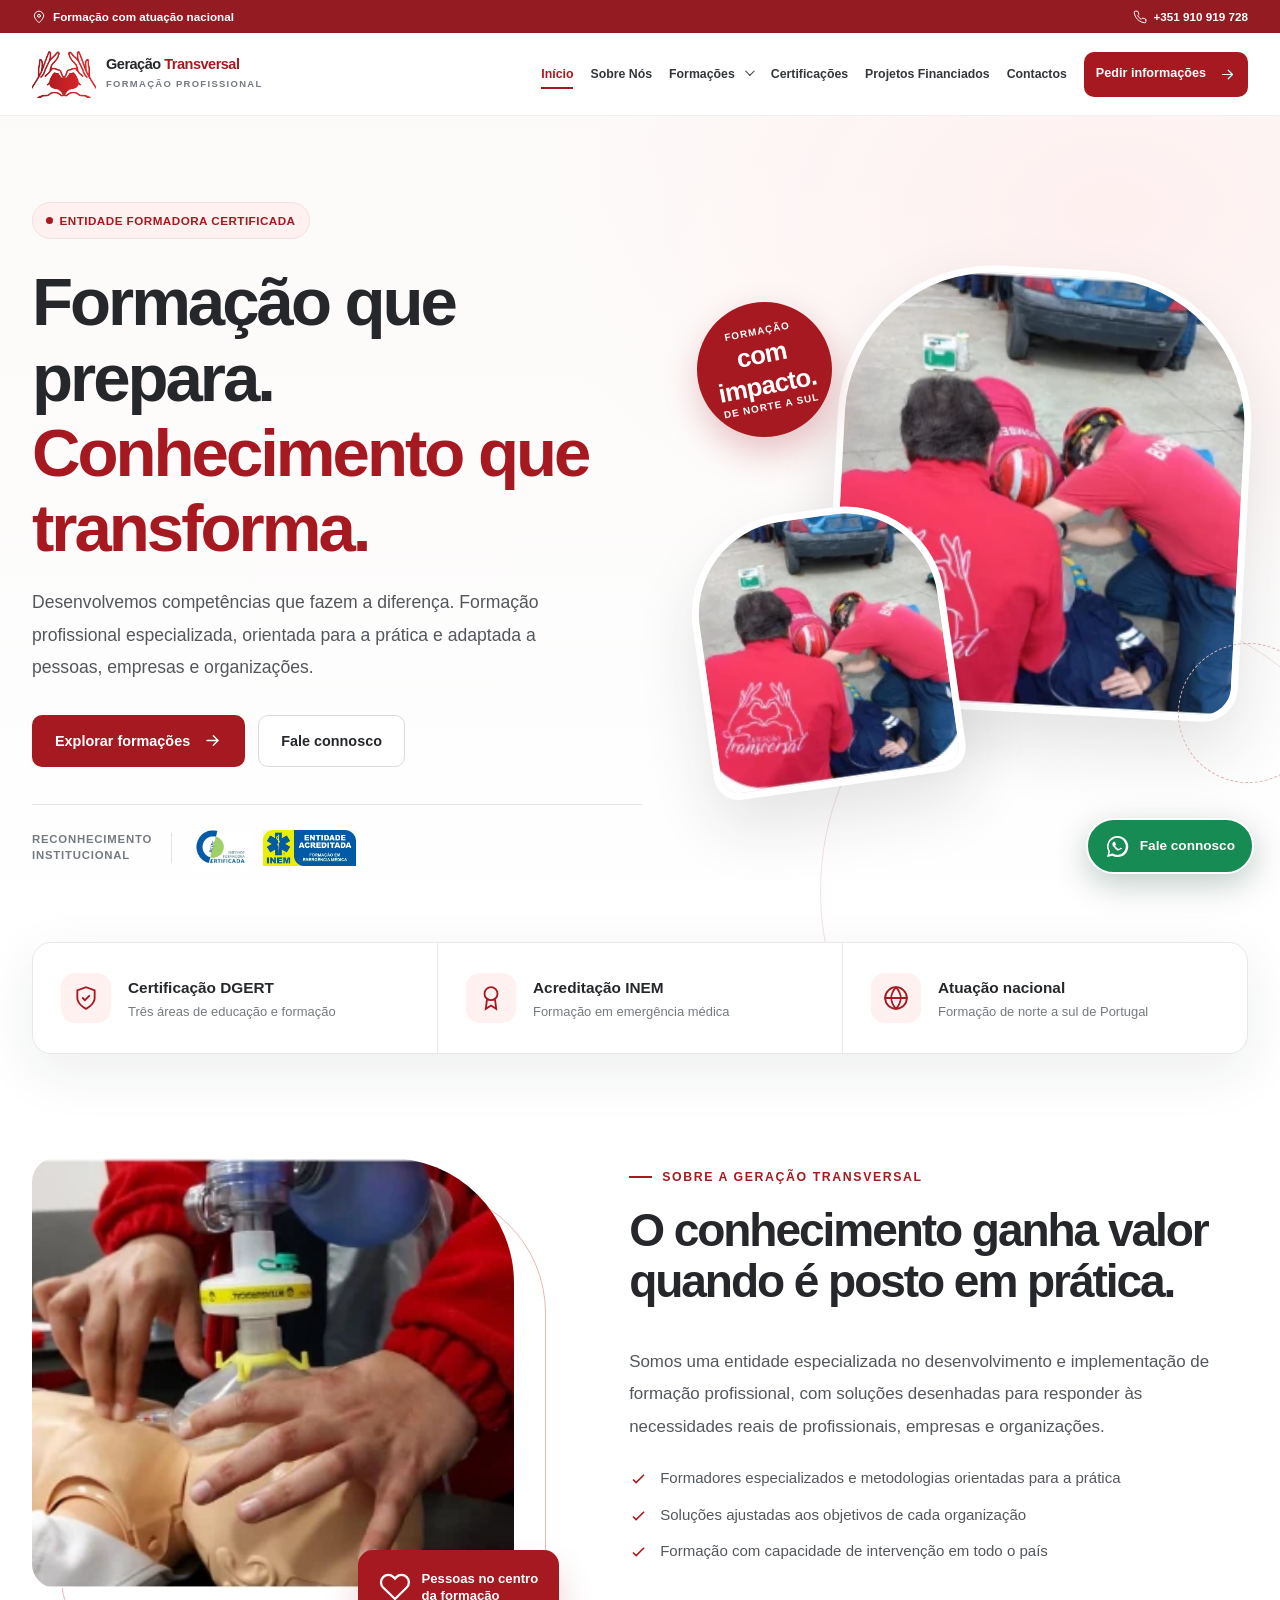
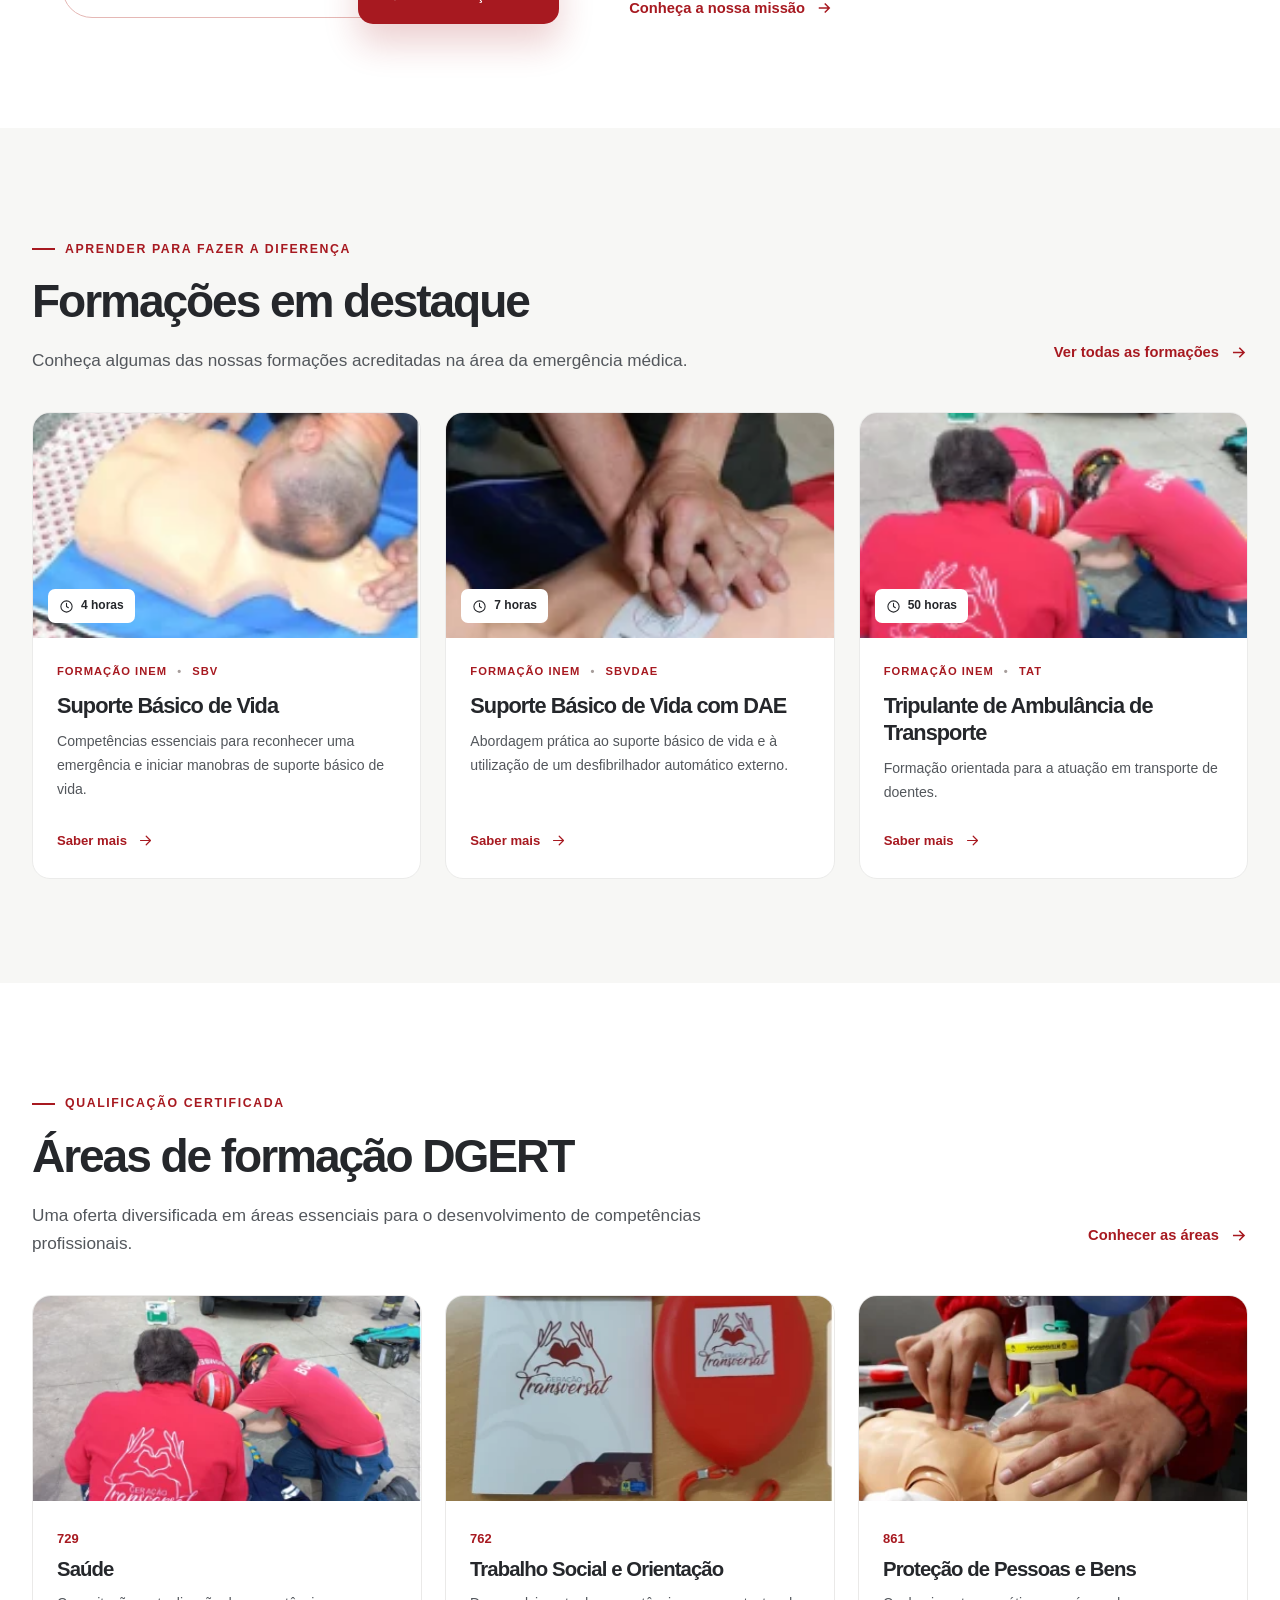
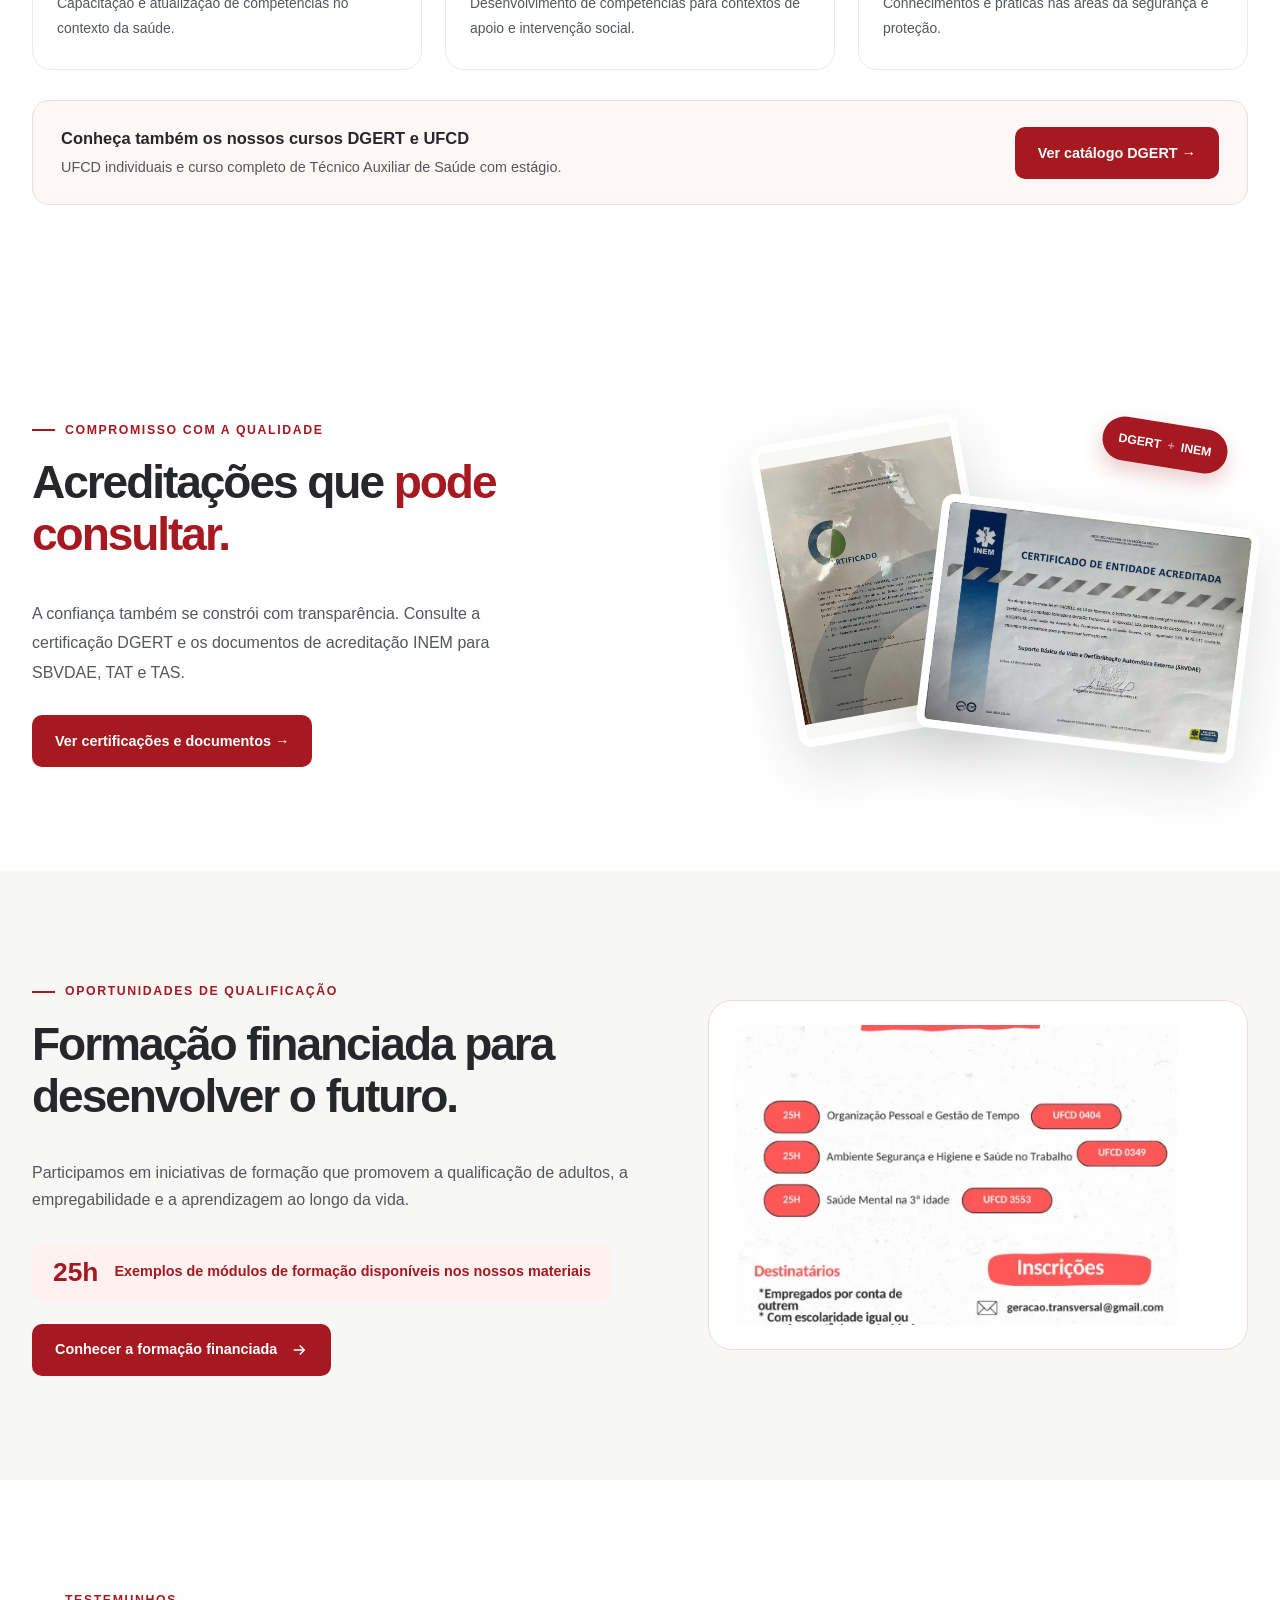
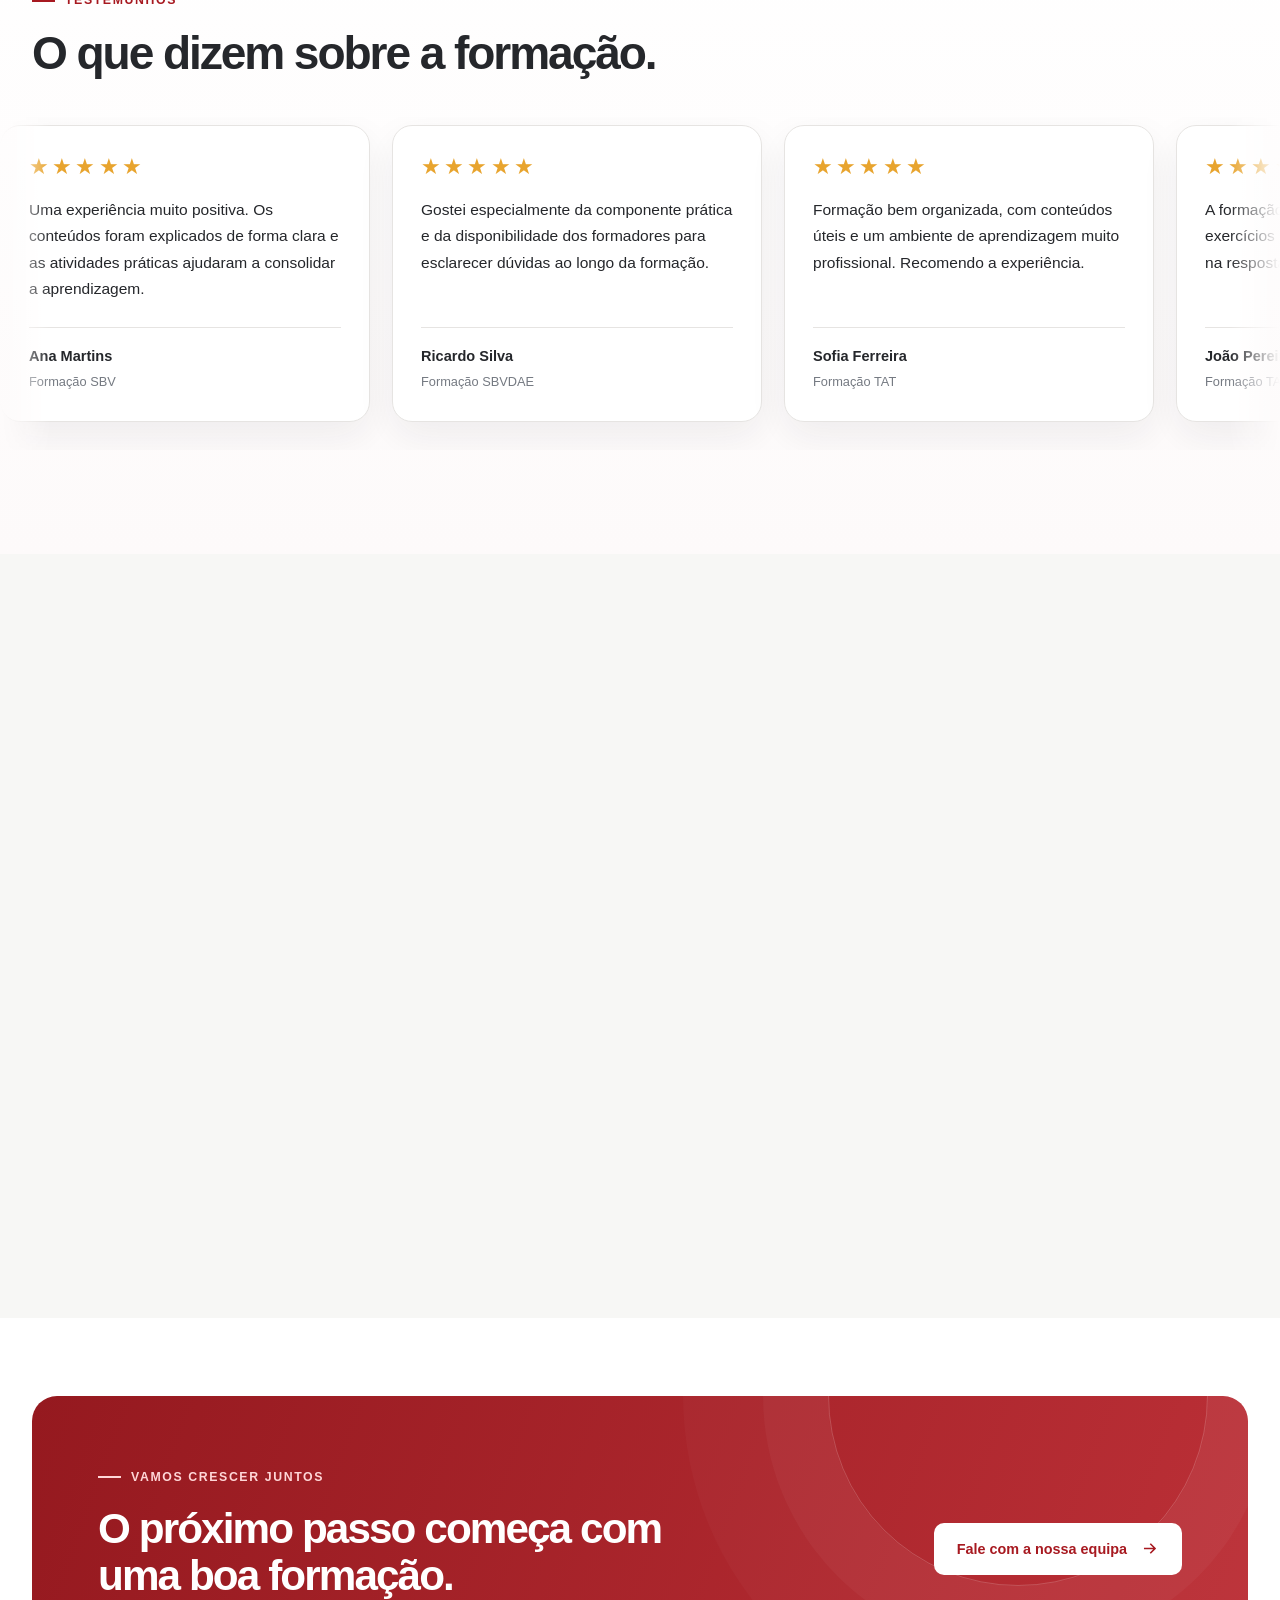
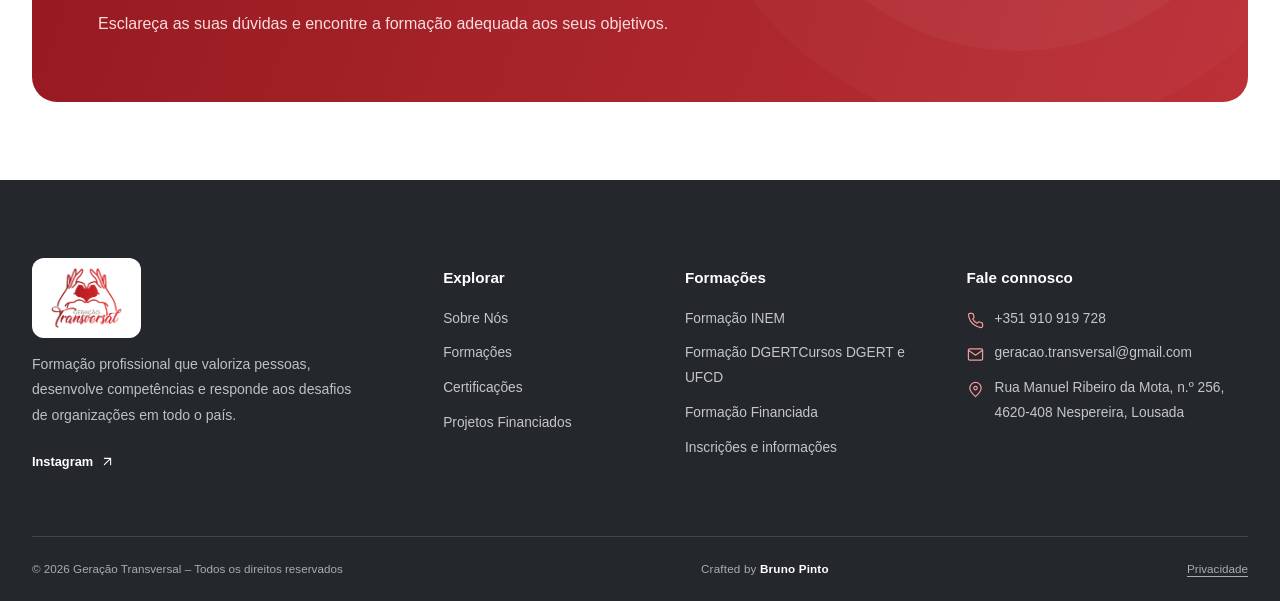
==== index.html @ 9aac22ae "Adicionar website Geração Transversal V9 com cursos DGERT e certificações" ====
<!doctype html>
<html lang="pt-PT">
<head>
  <meta charset="utf-8">
  <meta name="viewport" content="width=device-width, initial-scale=1">
  <meta name="theme-color" content="#a71920">
  <meta name="description" content="Geração Transversal: formação profissional certificada pela DGERT e acreditada pelo INEM. Conheça os nossos cursos e peça informações.">
  <title>Formação Profissional | Geração Transversal</title>
  <link rel="icon" type="image/png" href="assets/images/marca/favicon.png">
  <link rel="apple-touch-icon" href="assets/images/marca/apple-touch-icon.png">
  <link rel="stylesheet" href="assets/css/main.css">
  <link rel="stylesheet" href="assets/css/components.css">
  <link rel="stylesheet" href="assets/css/responsive.css">
  <script src="assets/js/data.js" defer></script>
  <script src="assets/js/components.js" defer></script>
  <script src="assets/js/main.js" defer></script>
  <meta property="og:type" content="website">
  <meta property="og:locale" content="pt_PT">
  <meta property="og:site_name" content="Geração Transversal">
  <meta property="og:title" content="Formação Profissional | Geração Transversal">
  <meta property="og:description" content="Geração Transversal: formação profissional certificada pela DGERT e acreditada pelo INEM. Conheça os nossos cursos e peça informações.">
  <!-- Na publicação, usar URL ABSOLUTO com domínio real em og:image. -->
  <meta property="og:image" content="assets/images/marca/partilha-social.jpg">
  <meta name="twitter:card" content="summary_large_image">
  <meta name="robots" content="index,follow">
  <script type="application/ld+json">{"@context":"https://schema.org","@type":"EducationalOrganization","name":"Geração Transversal","legalName":"Geração Transversal, Unipessoal Lda.","description":"Entidade de formação profissional certificada DGERT e acreditada INEM.","telephone":"+351910919728","email":"geracao.transversal@gmail.com","address":{"@type":"PostalAddress","streetAddress":"Rua Manuel Ribeiro da Mota, n.º 256","postalCode":"4620-408","addressLocality":"Nespereira, Lousada","addressCountry":"PT"},"areaServed":{"@type":"Country","name":"Portugal"},"sameAs":["https://www.instagram.com/geracao_transversal/"]}</script>
</head>
<body data-page="inicio" data-root="">
  <div id="site-header"></div>
  <main id="conteudo">
<section class="hero" aria-labelledby="hero-title"><div class="container hero-grid">
  <div class="hero-copy">
    <span class="tag"><span class="tag-dot"></span> ENTIDADE FORMADORA CERTIFICADA</span>
    <h1 id="hero-title">Formação que prepara.<br><span class="accent">Conhecimento que transforma.</span></h1>
    <p>Desenvolvemos competências que fazem a diferença. Formação profissional especializada, orientada para a prática e adaptada a pessoas, empresas e organizações.</p>
    <div class="btn-row"><a class="btn btn-primary" href="formacoes.html">Explorar formações <svg width="19" height="19" viewBox="0 0 24 24" fill="none" stroke="currentColor" stroke-width="1.8" stroke-linecap="round"><path d="M5 12h14m-6-6 6 6-6 6"/></svg></a><a class="btn btn-outline" href="contactos.html">Fale connosco</a></div>
    <div class="hero-note"><span class="hero-note-label">RECONHECIMENTO<br>INSTITUCIONAL</span><span class="line"></span><img src="assets/images/institucional/certificacao-dgert.webp" alt="Entidade formadora certificada DGERT" width="110" height="66"><img src="assets/images/institucional/acreditacao-inem.webp" alt="Entidade acreditada pelo INEM para formação em emergência médica" width="110" height="54"></div>
  </div>
  <div class="hero-media" aria-label="Fotografias reais das formações da Geração Transversal">
    <div class="hero-image hero-image-main"><img src="assets/images/formacoes/saude.webp" alt="Formação prática de assistência em situação de emergência" width="420" height="445" fetchpriority="high"></div>
    <div class="hero-image hero-image-secondary"><img src="assets/images/formacoes/tat.webp" alt="Formandos em exercício prático de socorro" width="280" height="300"></div>
    <div class="hero-stamp"><span>FORMAÇÃO</span><strong>com<br>impacto.</strong><span>DE NORTE A SUL</span></div><span class="hero-side-mark" aria-hidden="true"></span>
  </div>
</div></section>
<section class="trust-strip" aria-label="Destaques institucionais"><div class="container"><div class="trust-grid">
  <div class="trust-item"><span class="trust-icon"><svg width="26" height="26" viewBox="0 0 24 24" fill="none" stroke="currentColor" stroke-width="1.7" stroke-linecap="round"><path d="M12 22s8-4 8-10V5l-8-3-8 3v7c0 6 8 10 8 10Z"/><path d="m9 12 2 2 4-4"/></svg></span><div><strong>Certificação DGERT</strong><span>Três áreas de educação e formação</span></div></div>
  <div class="trust-item"><span class="trust-icon"><svg width="26" height="26" viewBox="0 0 24 24" fill="none" stroke="currentColor" stroke-width="1.7" stroke-linecap="round"><circle cx="12" cy="8" r="6"/><path d="m8.21 13.89-1 8.11L12 19l4.79 3-1-8.11"/></svg></span><div><strong>Acreditação INEM</strong><span>Formação em emergência médica</span></div></div>
  <div class="trust-item"><span class="trust-icon"><svg width="26" height="26" viewBox="0 0 24 24" fill="none" stroke="currentColor" stroke-width="1.7" stroke-linecap="round"><circle cx="12" cy="12" r="10"/><path d="M2 12h20M12 2c6 7 6 13 0 20M12 2c-6 7-6 13 0 20"/></svg></span><div><strong>Atuação nacional</strong><span>Formação de norte a sul de Portugal</span></div></div>
</div></div></section>
<section class="section" aria-labelledby="sobre-home"><div class="container about-grid">
  <div class="about-visual reveal"><img loading="lazy" src="assets/images/formacoes/protecao.webp" alt="Aula prática de emergência médica com manequim" width="480" height="430"><div class="about-badge"><svg width="32" height="32" viewBox="0 0 24 24" fill="none" stroke="currentColor" stroke-width="1.7"><path d="M20.8 4.6a5.5 5.5 0 0 0-7.8 0L12 5.7l-1.1-1.1a5.5 5.5 0 0 0-7.8 7.8L12 21l8.8-8.6a5.5 5.5 0 0 0 0-7.8Z"/></svg><span>Pessoas no centro<br>da formação</span></div></div>
  <div class="about-copy reveal"><span class="eyebrow">SOBRE A GERAÇÃO TRANSVERSAL</span><h2 id="sobre-home">O conhecimento ganha valor quando é posto em prática.</h2><p>Somos uma entidade especializada no desenvolvimento e implementação de formação profissional, com soluções desenhadas para responder às necessidades reais de profissionais, empresas e organizações.</p><ul class="check-list"><li><svg width="19" height="19" viewBox="0 0 24 24" fill="none" stroke="currentColor" stroke-width="2"><path d="m5 12 4 4L19 6"/></svg> Formadores especializados e metodologias orientadas para a prática</li><li><svg width="19" height="19" viewBox="0 0 24 24" fill="none" stroke="currentColor" stroke-width="2"><path d="m5 12 4 4L19 6"/></svg> Soluções ajustadas aos objetivos de cada organização</li><li><svg width="19" height="19" viewBox="0 0 24 24" fill="none" stroke="currentColor" stroke-width="2"><path d="m5 12 4 4L19 6"/></svg> Formação com capacidade de intervenção em todo o país</li></ul><a class="text-link" href="sobre.html">Conheça a nossa missão <svg width="18" height="18" viewBox="0 0 24 24" fill="none" stroke="currentColor" stroke-width="2"><path d="M5 12h14m-6-6 6 6-6 6"/></svg></a></div>
</div></section>
<section class="section section-muted" aria-labelledby="formacoes-home"><div class="container"><div class="section-heading"><div class="section-intro reveal"><span class="eyebrow">APRENDER PARA FAZER A DIFERENÇA</span><h2 id="formacoes-home">Formações em destaque</h2><p>Conheça algumas das nossas formações acreditadas na área da emergência médica.</p></div><a class="text-link" href="formacoes.html">Ver todas as formações <svg width="19" height="19" viewBox="0 0 24 24" fill="none" stroke="currentColor" stroke-width="2"><path d="M5 12h14m-6-6 6 6-6 6"/></svg></a></div><div class="course-grid" data-course-grid="featured"></div></div></section>
<section class="section" aria-labelledby="areas-home"><div class="container"><div class="section-heading"><div class="section-intro reveal"><span class="eyebrow">QUALIFICAÇÃO CERTIFICADA</span><h2 id="areas-home">Áreas de formação DGERT</h2><p>Uma oferta diversificada em áreas essenciais para o desenvolvimento de competências profissionais.</p></div><a class="text-link" href="formacoes/dgert.html">Conhecer as áreas <svg width="19" height="19" viewBox="0 0 24 24" fill="none" stroke="currentColor" stroke-width="2"><path d="M5 12h14m-6-6 6 6-6 6"/></svg></a></div><div class="grid-3">
  <article class="specialty-card reveal"><div class="specialty-image"><img loading="lazy" src="assets/images/formacoes/saude.webp" alt="Exercício prático na área da saúde" width="410" height="235"></div><div class="specialty-copy"><span class="specialty-number">729</span><h3>Saúde</h3><p>Capacitação e atualização de competências no contexto da saúde.</p></div></article>
  <article class="specialty-card reveal"><div class="specialty-image"><img loading="lazy" src="assets/images/formacoes/social.webp" alt="Material pedagógico da Geração Transversal" width="410" height="235"></div><div class="specialty-copy"><span class="specialty-number">762</span><h3>Trabalho Social e Orientação</h3><p>Desenvolvimento de competências para contextos de apoio e intervenção social.</p></div></article>
  <article class="specialty-card reveal"><div class="specialty-image"><img loading="lazy" src="assets/images/formacoes/protecao.webp" alt="Formação de suporte básico de vida" width="410" height="235"></div><div class="specialty-copy"><span class="specialty-number">861</span><h3>Proteção de Pessoas e Bens</h3><p>Conhecimentos e práticas nas áreas da segurança e proteção.</p></div></article>
</div><div class="dgert-home-promo reveal" style="margin-top:30px;display:flex;flex-wrap:wrap;align-items:center;justify-content:space-between;gap:20px;padding:24px 28px;background:#fff7f6;border:1px solid #f0dddc;border-radius:17px"><div><strong style="display:block;font-size:1.03rem">Conheça também os nossos cursos DGERT e UFCD</strong><p style="margin:4px 0 0;font-size:.9rem">UFCD individuais e curso completo de Técnico Auxiliar de Saúde com estágio.</p></div><a class="btn btn-primary" href="formacoes/cursos-dgert.html">Ver catálogo DGERT →</a></div></div></section>
<section class="section certificate-highlight" aria-labelledby="proof-home-title">
  <div class="container proof-layout">
    <div class="proof-copy reveal"><span class="eyebrow">COMPROMISSO COM A QUALIDADE</span><h2 id="proof-home-title">Acreditações que <span class="text-red">pode consultar.</span></h2><p>A confiança também se constrói com transparência. Consulte a certificação DGERT e os documentos de acreditação INEM para SBVDAE, TAT e TAS.</p><a class="btn btn-primary" href="certificacoes.html">Ver certificações e documentos →</a></div>
    <div class="proof-documents reveal" aria-label="Pré-visualização dos certificados"><div class="proof-document proof-document-left"><img src="assets/images/documentos/certificado-dgert.webp" alt="Certificação DGERT da Geração Transversal" loading="lazy" width="260" height="355"></div><div class="proof-document proof-document-right"><img src="assets/images/documentos/certificado-inem-sbvdae.webp" alt="Certificado de acreditação INEM SBVDAE" loading="lazy" width="360" height="260"></div><span class="proof-seal">DGERT <span>+</span> INEM</span></div>
  </div>
</section>
<section class="section section-muted" aria-labelledby="financiada-home"><div class="container funding-layout"><div class="reveal"><span class="eyebrow">OPORTUNIDADES DE QUALIFICAÇÃO</span><h2 id="financiada-home">Formação financiada para desenvolver o futuro.</h2><p>Participamos em iniciativas de formação que promovem a qualificação de adultos, a empregabilidade e a aprendizagem ao longo da vida.</p><div class="funding-number"><strong>25h</strong><span>Exemplos de módulos de formação disponíveis nos nossos materiais</span></div><br><a class="btn btn-primary" href="formacoes/financiada.html">Conhecer a formação financiada <svg width="18" height="18" viewBox="0 0 24 24" fill="none" stroke="currentColor" stroke-width="2"><path d="M5 12h14m-6-6 6 6-6 6"/></svg></a></div><div class="funding-visual reveal"><img loading="lazy" src="assets/images/institucional/formacao-financiada.webp" alt="Cartaz da Geração Transversal sobre formação financiada" width="470" height="310"></div></div></section>
<section id="testimonials-section" class="section testimonials-section" aria-labelledby="testimonials-title" hidden>
  <div class="container">
    <div class="section-heading testimonials-heading">
      <div class="section-intro">
        <span class="eyebrow">TESTEMUNHOS</span>
        <h2 id="testimonials-title">O que dizem sobre a formação.</h2>
      </div>
    </div>
  </div>
  <div class="testimonial-viewport" data-testimonials-viewport tabindex="0" role="region" aria-roledescription="carrossel" aria-label="Testemunhos sobre as formações">
    <div class="testimonial-track" data-testimonials></div>
  </div>
</section>
<section class="section section-muted faq-section" aria-labelledby="faq-title"><div class="container faq-layout"><div class="reveal"><span class="eyebrow">DÚVIDAS FREQUENTES</span><h2 id="faq-title">Tudo o que precisa de saber.</h2><p>Reunimos as respostas às questões mais comuns sobre as nossas formações, certificações e inscrições.</p><a class="text-link" href="contactos.html">Ainda tem dúvidas? Fale connosco →</a></div><div class="faq-list reveal" data-faq></div></div></section>
<section class="section-sm"><div class="container"><div class="cta-panel reveal"><div><span class="eyebrow" style="color:#ffd6d7">VAMOS CRESCER JUNTOS</span><h2>O próximo passo começa com uma boa formação.</h2><p>Esclareça as suas dúvidas e encontre a formação adequada aos seus objetivos.</p></div><a class="btn btn-white" href="contactos.html">Fale com a nossa equipa <svg width="19" height="19" viewBox="0 0 24 24" fill="none" stroke="currentColor" stroke-width="2"><path d="M5 12h14m-6-6 6 6-6 6"/></svg></a></div></div></section>
</main>
  <div id="site-footer"></div>
  <noscript><div class="container" style="padding:18px"><p>Para utilizar o menu e o catálogo de formações, ativa o JavaScript no navegador. Podes contactar-nos pelo telefone +351 910 919 728.</p></div></noscript>
</body>
</html>
---- assets/css/main.css ----
/* ================================================================
   GERAÇÃO TRANSVERSAL — Design system
   01. Tokens  02. Reset  03. Global  04. Sections  05. Motion
   ================================================================ */
:root {
  --red:#a71920; --red-hover:#87121a; --red-bright:#c8313a; --red-soft:#fff1f0;
  --ink:#25272b; --ink-soft:#53575c; --muted:#757a82; --line:#e6e4e2;
  --white:#fff; --canvas:#f7f7f5; --dark:#22272b;
  --font:'Segoe UI',Inter,ui-sans-serif,-apple-system,BlinkMacSystemFont,Arial,sans-serif;
  --wrap:1216px; --radius:20px; --shadow:0 18px 55px rgba(31,34,39,.08);
  --ease:cubic-bezier(.22,1,.36,1);
}
*,*::before,*::after{box-sizing:border-box}
html{scroll-behavior:smooth;scroll-padding-top:110px}
body{margin:0;background:var(--white);font:400 16px/1.65 var(--font);color:var(--ink);-webkit-font-smoothing:antialiased}
body,input,textarea,select,button{font-family:var(--font)}
img,svg{display:block;max-width:100%}img{object-fit:cover}button,input,textarea,select{font:inherit}button{cursor:pointer}
a{color:inherit;text-decoration:none}a:hover{color:var(--red)}:focus-visible{outline:3px solid #e87c80;outline-offset:4px}
::selection{background:#f3c4c6;color:#581016}
h1,h2,h3,h4,p{margin-top:0}h1,h2,h3,h4{line-height:1.12;letter-spacing:-.045em}h1{font-size:clamp(3rem,5.25vw,5.7rem);font-weight:760}h2{font-size:clamp(2.1rem,3.6vw,3.65rem);font-weight:740}h3{font-size:1.3rem}p{color:var(--ink-soft)}
.container{width:min(calc(100% - 56px),var(--wrap));margin-inline:auto}
.section{padding:104px 0}.section-sm{padding:78px 0}.section-muted{background:var(--canvas)}
.eyebrow{display:inline-flex;align-items:center;gap:10px;margin-bottom:19px;color:var(--red);font-size:.77rem;font-weight:800;line-height:1.35;letter-spacing:.13em;text-transform:uppercase}
.eyebrow::before{content:'';display:inline-block;width:23px;height:2px;background:currentColor}
.section-intro{max-width:680px}.section-intro p{font-size:1.075rem;margin:18px 0 0}
.section-heading{display:flex;gap:36px;align-items:flex-end;justify-content:space-between;margin-bottom:38px}
.section-heading .section-intro h2{margin-bottom:0}.section-heading .text-link{flex-shrink:0;margin-bottom:10px}
.text-red{color:var(--red)}.text-link{display:inline-flex;align-items:center;gap:10px;color:var(--red);font-size:.92rem;font-weight:750;white-space:nowrap;transition:gap .25s var(--ease)}.text-link:hover{gap:17px;color:var(--red-hover)}
.btn{display:inline-flex;align-items:center;justify-content:center;gap:13px;padding:14px 22px;border:1px solid transparent;border-radius:10px;font-weight:730;font-size:.9rem;line-height:1.4;min-height:52px;transition:transform .25s var(--ease),background .25s,border-color .25s,box-shadow .25s;color:inherit}
.btn:hover{transform:translateY(-3px)}.btn svg{transition:transform .25s}.btn:hover svg{transform:translateX(4px)}
.btn-primary{background:var(--red);color:#fff}.btn-primary:hover{background:var(--red-hover);color:#fff;box-shadow:0 10px 25px rgba(167,25,32,.2)}
.btn-outline{border-color:#ddd9d7;background:var(--white)}.btn-outline:hover{border-color:var(--red);color:var(--red)}
.btn-white{background:#fff;color:var(--red)}.btn-white:hover{background:#f6f3f2;color:var(--red-hover)}
.btn-dark-outline{border-color:rgba(255,255,255,.35);color:#fff}.btn-dark-outline:hover{color:#fff;background:rgba(255,255,255,.09)}
.btn-row{display:flex;gap:13px;align-items:center;flex-wrap:wrap}
.tag{display:inline-flex;align-items:center;gap:7px;color:var(--red);background:var(--red-soft);border:1px solid #f2dedc;border-radius:100px;padding:8px 13px;font-size:.73rem;font-weight:780;letter-spacing:.04em}
.tag-dot{width:7px;height:7px;border-radius:50%;background:var(--red)}
.grid-3{display:grid;grid-template-columns:repeat(3,minmax(0,1fr));gap:23px}.grid-2{display:grid;grid-template-columns:repeat(2,minmax(0,1fr));gap:24px}
/* HERO */
.hero{position:relative;overflow:hidden;padding:74px 0 110px;background:radial-gradient(ellipse at 87% 11%,#fff0f0 0%,transparent 37%),linear-gradient(180deg,#fcfaf9 0%,#fff 100%)}
.hero::after{content:'';position:absolute;inset:auto -110px -200px auto;width:570px;height:570px;border-radius:50%;border:1px solid #f2e2e1;pointer-events:none}
.hero-grid{position:relative;z-index:1;display:grid;grid-template-columns:1.05fr .95fr;align-items:center;gap:55px;min-height:560px}
.hero-copy{padding-top:12px}.hero-copy h1{max-width:725px;margin:25px 0 21px}.hero-copy h1 .accent{color:var(--red)}
.hero-copy>p{font-size:1.1rem;line-height:1.85;max-width:540px;margin-bottom:31px}
.hero-note{display:flex;align-items:center;flex-wrap:wrap;gap:12px;margin-top:37px;padding-top:25px;border-top:1px solid var(--line)}
.hero-note .line{height:30px;width:1px;background:var(--line);margin-inline:7px}.hero-note img{height:36px;width:auto;max-width:118px;object-fit:contain;mix-blend-mode:multiply}.hero-note-label{font-size:.71rem;font-weight:800;color:var(--muted);letter-spacing:.07em;line-height:1.4;text-transform:uppercase}
.hero-media{position:relative;height:535px;padding:0 28px 0 20px}
.hero-image{position:absolute;overflow:hidden;border:7px solid #fff;box-shadow:0 28px 65px rgba(32,32,32,.12);border-radius:155px 155px 35px 35px;background:#ddd}
.hero-image img{height:100%;width:100%;object-fit:cover;transition:transform .8s var(--ease)}.hero-image:hover img{transform:scale(1.065)}
.hero-image-main{top:8px;right:0;width:75%;height:445px;transform:rotate(3deg)}.hero-image-main img{object-position:center}
.hero-image-secondary{left:0;bottom:8px;width:46%;height:277px;transform:rotate(-8deg);border-radius:100px 100px 25px 25px}.hero-image-secondary img{object-position:57%}
.hero-stamp{position:absolute;left:0;top:42px;display:flex;flex-direction:column;justify-content:center;align-items:center;text-align:center;width:135px;height:135px;border-radius:50%;background:var(--red);color:#fff;box-shadow:0 15px 35px rgba(167,25,32,.25);transform:rotate(-11deg);z-index:2;font-size:.62rem;line-height:1.45;letter-spacing:.1em;font-weight:750}
.hero-stamp strong{font-size:1.6rem;letter-spacing:-.03em;line-height:1.2}.hero-side-mark{position:absolute;right:0;bottom:12px;width:140px;height:140px;border:1px dashed #ddaeae;border-radius:50%;transform:translateX(50%);pointer-events:none}
/* VALUE STRIP */
.trust-strip{position:relative;z-index:2;margin-top:-34px}.trust-grid{display:grid;grid-template-columns:repeat(3,1fr);gap:1px;background:#eae7e6;border:1px solid #eae7e6;border-radius:19px;overflow:hidden;box-shadow:var(--shadow)}
.trust-item{display:flex;align-items:center;gap:17px;padding:30px 28px;background:#fff}.trust-icon{display:grid;place-items:center;flex:0 0 50px;height:50px;border-radius:14px;background:var(--red-soft);color:var(--red)}.trust-item strong{display:block;font-weight:800;font-size:.96rem}.trust-item span:not(.trust-icon){display:block;color:var(--muted);font-size:.81rem;line-height:1.5;margin-top:2px}
/* ABOUT */
.about-grid{display:grid;grid-template-columns:.92fr 1.08fr;gap:110px;align-items:center}.about-visual{position:relative;padding:0 45px 36px 0}.about-visual>img{width:100%;height:430px;object-fit:cover;border-radius:24px 125px 24px 24px}.about-visual:after{content:'';position:absolute;z-index:-1;inset:30px 13px 6px 30px;border:1px solid #e5b8b5;border-radius:30px 125px 30px 30px}.about-badge{position:absolute;right:0;bottom:0;display:flex;align-items:center;gap:11px;padding:20px 21px;background:var(--red);border-radius:15px;color:#fff;box-shadow:0 20px 35px rgba(167,25,32,.2)}.about-badge span{font-size:.82rem;font-weight:750;line-height:1.3}
.about-copy>p{font-size:1.06rem;line-height:1.9}.check-list{list-style:none;padding:0;margin:23px 0 31px;display:grid;gap:12px}.check-list li{display:flex;gap:12px;align-items:flex-start;font-size:.94rem;color:var(--ink-soft)}.check-list svg{flex-shrink:0;margin-top:4px;color:var(--red)}
/* COURSES */
.course-grid{display:grid;grid-template-columns:repeat(3,minmax(0,1fr));gap:24px}.course-card{background:#fff;border:1px solid #ebebea;border-radius:18px;overflow:hidden;display:flex;flex-direction:column;transition:transform .35s var(--ease),box-shadow .35s,border-color .35s}
.course-card:hover{transform:translateY(-8px);box-shadow:var(--shadow);border-color:#e8dad8}.course-card[hidden]{display:none!important}
.course-visual{position:relative;overflow:hidden;display:block;height:225px;background:#ede8e4}.course-visual img{width:100%;height:100%;object-fit:cover;transition:transform .65s var(--ease)}.course-card:hover .course-visual img{transform:scale(1.08)}
.course-duration{position:absolute;bottom:15px;left:15px;display:flex;gap:7px;align-items:center;padding:7px 11px;border-radius:7px;background:#fff;font-size:.75rem;font-weight:800;color:var(--ink)}
.course-body{padding:24px 24px 26px;display:flex;flex:1;flex-direction:column}.course-kicker{font-size:.7rem;letter-spacing:.09em;font-weight:800;color:var(--red)}.course-kicker span{margin-inline:6px;color:#a69d9b}.course-body h3{font-size:1.36rem;line-height:1.25;margin:11px 0}.course-body p{font-size:.88rem;line-height:1.7;margin:0 0 25px;flex:1}.course-body .text-link{font-size:.82rem}
/* SPECIALTIES */
.specialty-card{display:flex;flex-direction:column;min-height:100%;background:#fff;border:1px solid #eae9e8;border-radius:19px;overflow:hidden;transition:transform .35s var(--ease),box-shadow .35s}
.specialty-card:hover{transform:translateY(-7px);box-shadow:var(--shadow)}.specialty-card img{height:205px;width:100%;object-fit:cover;transition:transform .6s}.specialty-card:hover img{transform:scale(1.05)}.specialty-image{overflow:hidden}.specialty-copy{padding:24px 24px 29px}.specialty-number{font-size:.81rem;font-weight:850;color:var(--red)}.specialty-copy h3{font-size:1.27rem;margin:6px 0 11px}.specialty-copy p{font-size:.87rem;line-height:1.75;margin:0}
/* FUNDING */
.funding-layout{display:grid;grid-template-columns:1fr .9fr;gap:75px;align-items:center}.funding-visual{position:relative;padding:24px;border:1px solid #ebddd9;border-radius:24px;background:#fff}.funding-visual img{border-radius:15px;height:300px;object-fit:cover;width:100%}.funding-number{display:inline-flex;align-items:center;gap:16px;margin:15px 0 23px;padding:15px 21px;border-radius:10px;background:var(--red-soft);font-size:.9rem;color:var(--red);font-weight:700}.funding-number strong{font-size:1.65rem;line-height:1}
/* CTA */
.cta-panel{position:relative;isolation:isolate;overflow:hidden;display:grid;grid-template-columns:1fr auto;align-items:center;gap:36px;padding:64px 66px;border-radius:25px;background:linear-gradient(110deg,#95191f,#bc3037);color:#fff}.cta-panel:after{content:'';position:absolute;width:380px;height:380px;border:1px solid rgba(255,255,255,.19);border-radius:50%;right:40px;top:-190px;z-index:-1;box-shadow:0 0 0 65px rgba(255,255,255,.035),0 0 0 145px rgba(255,255,255,.025)}.cta-panel h2{max-width:650px;font-size:clamp(2.05rem,3.3vw,3.15rem);margin:0 0 12px}.cta-panel p{color:#f9dddf;margin:0}.cta-panel .btn{white-space:nowrap}
/* PAGE HEADER + GENERIC */
.page-hero{padding:76px 0 81px;background:linear-gradient(120deg,#fff5f4 0%,#fcfaf9 46%,#fff 100%);border-bottom:1px solid #f2e9e8}.page-hero .container{max-width:var(--wrap)}.page-hero h1{max-width:870px;font-size:clamp(2.8rem,4.45vw,4.9rem);margin:3px 0 16px}.page-hero p{max-width:770px;font-size:1.1rem;line-height:1.8;margin:0}.breadcrumbs{display:flex;align-items:center;gap:9px;color:var(--muted);font-size:.77rem;font-weight:600;margin-bottom:33px}.breadcrumbs a:hover{color:var(--red)}.breadcrumbs span{color:var(--red)}
.content-grid{display:grid;grid-template-columns:1fr 1fr;gap:75px;align-items:center}.content-grid>img{width:100%;height:410px;object-fit:cover;border-radius:20px}
.rich-content p{font-size:1.025rem;line-height:1.9}.rich-content h2{font-size:clamp(2.1rem,3.3vw,3.3rem)}
.info-card{padding:29px;background:#fff;border:1px solid var(--line);border-radius:16px}.info-card svg{color:var(--red);margin-bottom:15px}.info-card h3{font-size:1.2rem;margin:0 0 9px}.info-card p{font-size:.9rem;line-height:1.75;margin:0}
.detail-banner{padding:29px 34px;border:1px solid #f0dfdf;border-left:4px solid var(--red);border-radius:8px;background:#fff7f6}.detail-banner p{margin:0}.detail-banner strong{color:var(--red)}
.catalog-tools{display:flex;align-items:center;justify-content:space-between;gap:14px;margin:0 0 28px}.search-field{display:flex;align-items:center;gap:10px;border:1px solid #ddd;border-radius:10px;padding:0 15px;background:#fff;width:min(100%,370px)}.search-field svg{color:var(--muted)}.search-field input{border:0;outline:0;min-height:52px;flex:1;min-width:0}.catalog-tools small{color:var(--muted)}
.funded-list{list-style:none;padding:0;display:grid;gap:12px}.funded-list li{display:flex;align-items:center;justify-content:space-between;gap:15px;padding:21px 22px;border:1px solid var(--line);border-radius:12px;background:#fff}.funded-list strong{display:block}.funded-list small{color:var(--red);font-weight:700}.funded-list span{white-space:nowrap;color:var(--muted);font-weight:650;font-size:.85rem}
.badge-row{display:flex;flex-wrap:wrap;gap:14px;align-items:center}.badge-frame{display:flex;align-items:center;justify-content:center;border:1px solid #eae8e6;padding:15px 22px;border-radius:14px;background:#fff;min-height:100px}.badge-frame img{max-width:240px;max-height:70px;object-fit:contain}
.project-details{display:grid;grid-template-columns:repeat(3,1fr);gap:14px;margin-top:28px}.project-stat{border:1px solid var(--line);background:#fff;border-radius:14px;padding:24px}.project-stat small{display:block;color:var(--muted);font-size:.77rem}.project-stat strong{font-size:1.55rem;letter-spacing:-.035em;color:var(--red)}
/* Contact */
.contact-grid{display:grid;grid-template-columns:.82fr 1.18fr;gap:65px;align-items:start}.contact-list{display:grid;gap:20px;margin-top:32px}.contact-line{display:flex;gap:16px;align-items:flex-start}.contact-line>span{display:grid;place-items:center;flex:0 0 44px;height:44px;border-radius:12px;background:var(--red-soft);color:var(--red)}.contact-line strong{display:block;margin-bottom:2px}.contact-line a,.contact-line p{font-size:.94rem;color:var(--ink-soft);margin:0}.contact-line a:hover{color:var(--red)}
.contact-form{padding:38px;border:1px solid #eee6e4;border-radius:21px;background:#fff;box-shadow:0 12px 50px rgba(33,33,33,.045)}.contact-form h2{font-size:1.8rem;margin-bottom:10px}.contact-form>p{font-size:.9rem}.form-grid{display:grid;grid-template-columns:1fr 1fr;gap:17px}.field{display:flex;flex-direction:column;gap:6px;margin-bottom:18px}.field label{font-size:.82rem;font-weight:750}.field input,.field textarea,.field select{padding:13px 14px;width:100%;background:#fff;border:1px solid #dedaD8;border-radius:9px;outline:none;transition:border-color .2s,box-shadow .2s;color:var(--ink)}.field input:focus,.field textarea:focus,.field select:focus{border-color:var(--red);box-shadow:0 0 0 3px rgba(167,25,32,.11)}.field textarea{resize:vertical;min-height:140px}.form-note{font-size:.76rem;color:var(--muted);margin-top:16px}.form-feedback{font-size:.86rem;color:var(--red);font-weight:650;min-height:0}
.location-box{border-radius:18px;overflow:hidden;background:var(--canvas);padding:28px;border:1px solid var(--line)}
/* INTERSECTION OBSERVER ANIMATIONS */
@media (prefers-reduced-motion: no-preference){
  .motion-ready .reveal{opacity:0;transform:translateY(24px);transition:opacity .75s var(--ease),transform .75s var(--ease)}
  .motion-ready .reveal.is-visible{opacity:1;transform:translateY(0)}
  .course-grid .reveal:nth-child(2),.grid-3 .reveal:nth-child(2){transition-delay:.08s}
  .course-grid .reveal:nth-child(3),.grid-3 .reveal:nth-child(3){transition-delay:.16s}
  .course-grid .reveal:nth-child(4){transition-delay:.22s}
  .hero .hero-copy{animation:hero-entry .85s var(--ease) both}
  .hero .hero-media{animation:hero-entry 1s .12s var(--ease) both}
  @keyframes hero-entry{from{opacity:0;transform:translateY(25px)}to{opacity:1;transform:translateY(0)}}
}
@media (prefers-reduced-motion: reduce){html{scroll-behavior:auto}*,*::before,*::after{animation-duration:.01ms!important;transition-duration:.01ms!important}}

/* FAQ: native details/summary works without JavaScript once hydrated. */
.faq-layout{display:grid;grid-template-columns:.78fr 1.22fr;align-items:start;gap:84px}
.faq-layout>div:first-child>p{font-size:1.03rem;line-height:1.85;max-width:420px}
.faq-layout .text-link{margin-top:14px}
.faq-list{border-top:1px solid #e5dfdd}
.faq-item{border-bottom:1px solid #e5dfdd;background:transparent}
.faq-item summary{list-style:none;display:flex;justify-content:space-between;gap:18px;padding:23px 7px 23px 0;font-weight:760;font-size:1rem;line-height:1.45;cursor:pointer}
.faq-item summary::-webkit-details-marker{display:none}
.faq-item summary::after{content:'+';width:28px;height:28px;display:grid;place-items:center;flex:0 0 28px;color:var(--red);border:1px solid #edcbc9;border-radius:50%;font-size:1.3rem;font-weight:400;transition:transform .22s var(--ease),background .22s}
.faq-item[open] summary::after{content:'−';background:var(--red);border-color:var(--red);color:white}
.faq-item summary:hover{color:var(--red)}
.faq-item p{margin:0 32px 25px 0;font-size:.93rem;line-height:1.8;color:var(--ink-soft)}
/* TESTEMUNHOS — carrossel horizontal contínuo, leve e sem bibliotecas. */
.testimonials-section{overflow:hidden;background:linear-gradient(180deg,#fff 0%,#fdfafa 100%)}
.testimonials-heading{align-items:center}
.testimonial-viewport{overflow:hidden;width:100%;padding:8px 0 28px;mask-image:linear-gradient(to right,transparent,#000 4%,#000 96%,transparent)}
.testimonial-track{display:flex;align-items:stretch;width:max-content;animation:testimonials-slide 52s linear infinite;will-change:transform}
.testimonial-group{display:flex;flex:none;align-items:stretch;gap:22px;padding-right:22px}
.testimonial-card{flex:0 0 clamp(285px,29vw,370px);width:clamp(285px,29vw,370px);margin:0;padding:28px;border:1px solid var(--line);border-radius:20px;background:var(--white);box-shadow:0 15px 38px rgba(31,34,39,.065);display:flex;flex-direction:column;min-height:265px;transition:box-shadow .25s var(--ease),border-color .25s var(--ease)}
.testimonial-card:hover{border-color:#ebcecc;box-shadow:0 20px 45px rgba(31,34,39,.11)}
.testimonial-card blockquote{margin:17px 0 25px;flex:1;font-size:.97rem;line-height:1.7;color:var(--ink)}
.testimonial-card figcaption{border-top:1px solid var(--line);padding-top:16px;display:grid;gap:3px}
.testimonial-card figcaption strong{font-size:.91rem}.testimonial-card figcaption span{font-size:.8rem;color:var(--muted)}
.testimonial-stars{font-size:1.35rem;letter-spacing:.15em;color:#e8a42e;line-height:1.2}
.testimonial-viewport:hover .testimonial-track,.testimonial-viewport:focus-within .testimonial-track{animation-play-state:paused}
@keyframes testimonials-slide{to{transform:translateX(-50%)}}
@media(prefers-reduced-motion:reduce){
  .testimonial-viewport{overflow-x:auto;mask-image:none;scroll-snap-type:x mandatory;overscroll-behavior-x:contain}
  .testimonial-track{animation:none;will-change:auto}
  .testimonial-card{scroll-snap-align:start}
}
.privacy-check{display:flex;align-items:flex-start;gap:10px;font-size:.83rem;line-height:1.55;color:var(--ink-soft);margin:1px 0 21px;cursor:pointer}
.privacy-check input{accent-color:var(--red);width:18px;height:18px;flex:0 0 18px;margin:3px 0 0}
.privacy-check a,.legal-copy a{color:var(--red);text-decoration:underline;text-underline-offset:3px}
.contact-form button:disabled{opacity:.65;cursor:wait;transform:none}
.form-trap{position:absolute!important;width:1px;height:1px;padding:0;overflow:hidden;clip-path:inset(50%);white-space:nowrap}
.legal-copy{max-width:880px}.legal-copy h2{font-size:1.6rem;margin:35px 0 10px}.legal-copy p{line-height:1.88}
@media(max-width:950px){.faq-layout{grid-template-columns:1fr;gap:30px}}
@media(max-width:560px){.testimonial-card{flex-basis:290px;width:290px}.testimonial-group{gap:15px;padding-right:15px}.testimonial-track{animation-duration:68s}.testimonial-viewport{mask-image:linear-gradient(to right,transparent,#000 2%,#000 98%,transparent)}.faq-item summary{font-size:.94rem;padding:20px 2px 20px 0}.faq-item p{margin-right:0}}


/* ================================================================
   CERTIFICAÇÕES — documentos reais / consulta ampliada (V8)
   ================================================================ */
.cert-hero{background:radial-gradient(ellipse at 88% 18%,#fff0f1 0%,transparent 45%),#fcfaf9}
.cert-intro-tags{display:flex;flex-wrap:wrap;gap:10px;margin-top:25px}
.cert-intro-tags span{display:inline-flex;border:1px solid #efdedb;background:#fff;padding:9px 15px;border-radius:100px;font-weight:750;font-size:.78rem;color:var(--red)}
.document-feature{display:grid;grid-template-columns:minmax(0,.86fr) minmax(0,1.14fr);align-items:center;gap:50px;border:1px solid var(--line);border-radius:24px;background:#fff;padding:26px;box-shadow:0 22px 55px rgba(27,29,32,.05)}
.document-feature-media{border-radius:15px;overflow:hidden;background:#f4f3f1;border:1px solid #e6e5e2;max-height:700px}
.document-feature-media .document-image-link{height:640px}
.document-feature-media img{object-fit:contain}
.document-feature-copy{padding:28px 25px 28px 0}
.cert-brand-image{width:150px;height:auto;max-height:70px;object-fit:contain;object-position:left center;margin-bottom:23px}
.document-feature-copy h3{font-size:clamp(1.75rem,2.7vw,2.7rem);margin-bottom:20px}
.document-feature-copy p{font-size:.95rem;line-height:1.82}
.cert-area-list{padding:0;margin:23px 0;list-style:none;display:grid;gap:10px}
.cert-area-list li{display:flex;align-items:center;gap:12px;font-size:.88rem;line-height:1.55}
.cert-area-list li strong{display:grid;place-items:center;border-radius:9px;background:var(--red-soft);color:var(--red);width:49px;height:43px;flex:none}
.cert-area-list li span{color:var(--ink-soft)}
.cert-facts{display:grid;grid-template-columns:1fr 1fr;gap:18px;padding:20px 0;border-top:1px solid var(--line);border-bottom:1px solid var(--line);margin:21px 0 25px}
.cert-facts div{display:flex;flex-direction:column;gap:5px}.cert-facts dt{font-size:.76rem;color:var(--muted);font-weight:650}.cert-facts dd{margin:0;font-size:.91rem;font-weight:800}
.cert-actions{display:flex;flex-wrap:wrap;align-items:center;gap:18px}
.document-image-link{display:flex;align-items:center;justify-content:center;position:relative;width:100%;overflow:hidden;background:#f5f5f3;color:var(--ink)}
.document-image-link img{width:100%;height:100%;object-fit:contain;transition:transform .55s var(--ease),filter .35s}
.document-image-link:hover img{transform:scale(1.025);filter:brightness(.98)}
.document-image-overlay{position:absolute;bottom:16px;left:50%;transform:translateX(-50%) translateY(8px);opacity:0;white-space:nowrap;pointer-events:none;display:flex;gap:8px;align-items:center;padding:10px 15px;border-radius:40px;background:rgba(31,34,38,.89);color:#fff;font-size:.78rem;font-weight:750;transition:opacity .25s,transform .25s}
.document-image-overlay span{font-size:1.3rem;line-height:1}
.document-image-link:hover .document-image-overlay,.document-image-link:focus-visible .document-image-overlay{opacity:1;transform:translateX(-50%) translateY(0)}
.cert-document-grid{display:grid;grid-template-columns:repeat(3,minmax(0,1fr));gap:22px}
.cert-document-card{background:#fff;border:1px solid #e6e4e2;border-radius:20px;overflow:hidden;box-shadow:0 14px 36px rgba(24,29,31,.035);transition:transform .3s var(--ease),box-shadow .3s var(--ease);display:flex;flex-direction:column}
.cert-document-card:hover{transform:translateY(-5px);box-shadow:0 25px 50px rgba(24,29,31,.08)}
.cert-document-preview{padding:17px 17px 0}.cert-document-preview .document-image-link{aspect-ratio:1.43;border-radius:11px;border:1px solid #ecebe9}.cert-document-preview img{object-fit:contain}
.cert-document-copy{padding:24px;display:flex;flex-direction:column;align-items:flex-start;flex:1}
.cert-document-kicker{font-weight:800;letter-spacing:.11em;font-size:.71rem;color:var(--red);margin-bottom:11px}
.cert-document-copy h3{font-size:2.05rem;margin-bottom:9px}
.cert-document-copy p{font-size:.88rem;line-height:1.65;margin-bottom:18px}
.cert-validity{display:flex;align-items:center;justify-content:space-between;gap:7px;width:100%;padding:11px 13px;border-radius:10px;background:#f1f6f2;border:1px solid #e0e9e2;margin:auto 0 11px}
.cert-validity span{font-size:.78rem;color:#447054;font-weight:700}.cert-validity strong{font-size:.75rem;letter-spacing:.045em;color:#23623c}
.cert-document-number{font-size:.72rem!important;color:var(--muted);margin:0 0 18px!important}
.cert-document-copy .text-link{white-space:normal;font-size:.84rem}
.cert-clarification{display:flex;align-items:flex-start;gap:15px;margin-top:27px;background:#fff;border:1px solid #e6e4e2;border-radius:13px;padding:22px 25px}
.cert-clarification>span{color:var(--red);font-size:1.5rem;line-height:1}
.cert-clarification p{margin:0;font-size:.88rem;line-height:1.75}
.cert-bottom-panel{border-radius:20px;padding:38px 45px;background:#fff;border:1px solid var(--line);display:flex;align-items:center;justify-content:space-between;gap:35px}
.cert-bottom-panel>div:first-child{max-width:600px}.cert-bottom-panel h2{font-size:clamp(1.65rem,2.4vw,2.5rem);margin-bottom:12px}.cert-bottom-panel p{font-size:.92rem;line-height:1.75;margin:0}
.cert-bottom-panel .btn-row{flex:0 0 auto}
/* Homepage: uma prova institucional compacta, sem duplicar o conteúdo técnico. */
.certificate-highlight{background:#fff}
.proof-layout{display:grid;grid-template-columns:1fr .96fr;gap:75px;align-items:center}
.proof-copy{max-width:550px}.proof-copy p{font-size:1rem;line-height:1.85;max-width:520px;margin-bottom:27px}
.proof-documents{position:relative;height:340px;display:flex;justify-content:center;align-items:center}
.proof-document{position:absolute;border:8px solid #fff;border-radius:13px;overflow:hidden;background:#f8f8f6;box-shadow:0 22px 57px rgba(29,33,35,.14)}
.proof-document img{display:block;width:100%;height:100%;object-fit:contain}
.proof-document-left{height:305px;width:210px;left:15%;top:8px;transform:rotate(-10deg);z-index:1}
.proof-document-right{height:235px;width:320px;right:0;bottom:14px;transform:rotate(7deg);z-index:2}
.proof-seal{position:absolute;z-index:3;right:20px;top:3px;background:var(--red);color:#fff;border-radius:100px;padding:12px 16px;transform:rotate(9deg);font-size:.77rem;font-weight:850;box-shadow:0 9px 20px rgba(167,25,32,.22)}
.proof-seal span{opacity:.5;padding:0 3px}
/* Cartaz Pessoas 2030 na página própria de projetos. */
.project-document-layout{display:grid;grid-template-columns:minmax(0,.8fr) minmax(0,1.2fr);gap:80px;align-items:center}
.project-document-preview{overflow:hidden;border-radius:18px;background:#f5f5f4;box-shadow:var(--shadow);border:1px solid var(--line);max-height:670px}
.project-document-preview .document-image-link{height:630px}
.project-document-preview img{object-fit:contain}
.project-document-copy p{font-size:1.03rem;line-height:1.85;max-width:550px}
.project-document-copy .btn{margin-top:15px}
/* <dialog>: teclado, Escape e focus nativos; sombra por cima do fundo. */
.document-viewer{border:0;border-radius:19px;padding:0;width:min(1100px,calc(100vw - 36px));max-height:calc(100dvh - 32px);overflow:hidden;background:#fff;color:var(--ink);box-shadow:0 25px 100px rgba(0,0,0,.3)}
.document-viewer::backdrop{background:rgba(18,22,27,.83);backdrop-filter:blur(8px)}
.document-viewer-inner{display:flex;flex-direction:column;max-height:calc(100dvh - 32px)}
.document-viewer-bar{display:flex;justify-content:space-between;gap:16px;align-items:center;padding:17px 25px;border-bottom:1px solid var(--line)}
.document-viewer-bar .eyebrow{font-size:.62rem;margin-bottom:6px}.document-viewer-bar h2{font-size:1.3rem;letter-spacing:-.02em;margin:0}
.document-viewer-close{display:grid;place-items:center;flex:0 0 38px;width:38px;height:38px;border:1px solid #ddd;border-radius:50%;background:#fff;color:var(--ink);font-size:1.65rem;line-height:1;transition:background .2s}.document-viewer-close:hover{background:var(--red-soft);color:var(--red)}
.document-viewer-scroll{overflow:auto;overscroll-behavior:contain;display:flex;justify-content:center;background:#f4f3f1;padding:14px;min-height:150px}
.document-viewer-scroll img{width:auto;max-width:100%;height:auto;max-height:none;object-fit:contain;align-self:flex-start;box-shadow:0 6px 28px rgba(0,0,0,.1)}
.document-viewer-footer{display:flex;justify-content:space-between;align-items:center;gap:15px;padding:16px 25px;border-top:1px solid var(--line)}
.document-viewer-footer p{font-size:.72rem;margin:0;line-height:1.5}.document-viewer-footer .text-link{font-size:.73rem;flex:0 0 auto}
---- assets/css/components.css ----
/* Header, navegação e footer reutilizados em todas as páginas. */
.skip-link{position:fixed;left:20px;top:-75px;padding:11px 18px;background:var(--red);color:#fff;z-index:10000;border-radius:8px}.skip-link:focus{top:14px;color:#fff}
.utility-bar{background:#951b22;color:#fff;font-size:.73rem;font-weight:600}.utility-inner{min-height:33px;display:flex;align-items:center;justify-content:space-between;gap:15px}.utility-inner span,.utility-inner a{display:inline-flex;align-items:center;gap:7px;color:#fff}.utility-inner a:hover{text-decoration:underline}
.site-header{position:sticky;top:0;z-index:100;background:rgba(255,255,255,.97);border-bottom:1px solid #f0eeee;transition:box-shadow .3s,background .3s;backdrop-filter:blur(15px)}.site-header.is-scrolled{box-shadow:0 8px 26px rgba(0,0,0,.055)}
.header-inner{min-height:94px;display:flex;align-items:center;justify-content:space-between;gap:22px}.brand{display:inline-flex;align-items:center;gap:10px;min-width:245px;flex-shrink:0}.brand img{width:76px;height:68px;object-fit:contain}.brand-text{display:flex;flex-direction:column;gap:3px}.brand-text strong{font-size:.97rem;letter-spacing:-.035em;line-height:1.16;font-weight:850}.brand-text strong span{color:var(--red)}.brand-text small{font-size:.59rem;letter-spacing:.14em;font-weight:800;color:var(--muted)}
.main-nav{display:flex;align-items:center;gap:25px}.nav-link{display:inline-flex;align-items:center;gap:6px;position:relative;color:#33373a;font-size:.8rem;font-weight:760;white-space:nowrap;padding:13px 0;line-height:1.3;background:transparent;border:0}
.nav-link::after{content:'';position:absolute;bottom:6px;left:0;height:2px;width:0;background:var(--red);transition:width .25s}.nav-link:hover,.nav-link.is-current{color:var(--red)}.nav-link:hover::after,.nav-link.is-current::after{width:100%}
.nav-cta{font-size:.79rem;padding:12px 14px;min-height:45px;white-space:nowrap}.nav-dropdown{position:relative}.chevron{display:inline-block;width:7px;height:7px;border-right:1.5px solid currentColor;border-bottom:1.5px solid currentColor;transform:rotate(45deg) translateY(-2px);margin:0 2px 4px 4px;transition:transform .2s}
.dropdown-menu{position:absolute;top:calc(100% + 4px);left:-22px;min-width:238px;padding:9px;background:#fff;border:1px solid #eee;border-radius:11px;box-shadow:0 15px 40px rgba(0,0,0,.1);opacity:0;visibility:hidden;pointer-events:none;transform:translateY(8px);transition:opacity .22s,transform .22s,visibility .22s}
.dropdown-menu a{display:block;padding:12px 14px;border-radius:7px;font-size:.81rem;font-weight:660;color:var(--ink)}.dropdown-menu a:hover{background:var(--red-soft);color:var(--red)}.nav-dropdown:hover .dropdown-menu,.nav-dropdown:focus-within .dropdown-menu,.nav-dropdown.is-open .dropdown-menu{opacity:1;visibility:visible;transform:translateY(0);pointer-events:auto}
.nav-dropdown.is-open .chevron{transform:rotate(225deg) translateY(-1px)}
.menu-toggle{display:none;width:42px;height:42px;background:#fff;border:1px solid var(--line);border-radius:9px;align-items:center;justify-content:center;flex-direction:column;gap:5px}.menu-toggle span{height:2px;width:20px;background:var(--ink);transition:transform .2s,opacity .2s}.menu-toggle.is-open span:first-child{transform:translateY(7px) rotate(45deg)}.menu-toggle.is-open span:nth-child(2){opacity:0}.menu-toggle.is-open span:last-child{transform:translateY(-7px) rotate(-45deg)}
.site-footer{margin-top:0;background:#24272b;color:#fff;padding:78px 0 0}.footer-grid{display:grid;grid-template-columns:1.45fr .77fr .93fr 1.13fr;gap:50px;padding-bottom:62px}.footer-about p{max-width:325px;font-size:.88rem;color:#bdc1c5;line-height:1.8;margin:14px 0 20px}.footer-brand{display:inline-flex;align-items:center;padding:8px 16px;background:#fff;border-radius:12px}.footer-brand img{height:64px;width:auto;object-fit:contain}.site-footer h3{font-size:.95rem;color:#fff;letter-spacing:0;margin:11px 0 21px}.site-footer ul{list-style:none;margin:0;padding:0;display:grid;gap:10px}.site-footer li,.site-footer li a{font-size:.86rem;color:#c4c6ca;line-height:1.8}.site-footer a:hover{color:#fff}.footer-contact li{display:flex;align-items:flex-start;gap:11px}.footer-contact svg{flex:0 0 17px;margin-top:5px;color:#f89b9d}.footer-contact li span{font-size:.86rem;color:#c4c6ca}.footer-social a{color:#fff;display:inline-flex;align-items:center;gap:7px;font-size:.8rem;font-weight:740}.footer-bottom{border-top:1px solid #42464b;display:flex;justify-content:space-between;gap:20px;padding:22px 0;color:#a8adb1;font-size:.73rem}
/* O elemento pai é sticky para manter a navegação fixa durante todo o scroll. */
#site-header{position:sticky;top:-33px;z-index:100}
.site-header{position:relative;top:auto}

/* Assinatura discreta no rodapé, partilhada entre todas as páginas. */
.footer-credit{white-space:nowrap;letter-spacing:.015em}.footer-credit strong{color:#fff;font-weight:700;transition:color .25s ease}.footer-credit:hover strong{color:#f49a9e}

/* Contacto WhatsApp: visível sem bloquear a navegação nem tapar conteúdo. */
.whatsapp-float{position:fixed;right:26px;bottom:26px;z-index:90;display:inline-flex;align-items:center;gap:10px;min-height:56px;padding:13px 17px;background:#168b53;color:#fff;border:2px solid #fff;border-radius:999px;box-shadow:0 10px 32px rgba(5,55,31,.25);font-size:.85rem;font-weight:800;transition:transform .25s var(--ease),background .25s,box-shadow .25s}
.whatsapp-float:hover{color:#fff;background:#116b40;transform:translateY(-4px);box-shadow:0 16px 37px rgba(5,55,31,.31)}
.whatsapp-float svg{width:25px;height:25px;flex-shrink:0}
.footer-privacy{font-size:.73rem;color:#a8adb1;white-space:nowrap;text-decoration:underline;text-underline-offset:3px}
@media(max-width:560px){.whatsapp-float{right:14px;bottom:14px;min-height:54px;width:54px;padding:13px;justify-content:center}.whatsapp-float span{position:absolute;width:1px;height:1px;padding:0;margin:-1px;overflow:hidden;clip:rect(0,0,0,0);white-space:nowrap;border:0}.footer-privacy{align-self:flex-start}}
---- assets/css/responsive.css ----
/* Layouts flexíveis: laptop, tablet e telemóvel. */
@media(max-width:1280px){.main-nav{gap:17px}.nav-link{font-size:.77rem}.brand{min-width:220px}.brand img{width:64px;height:60px}.brand-text strong{font-size:.91rem}.header-inner{min-height:82px}.nav-cta{padding:10px 11px}.about-grid{gap:70px}}
@media(max-width:1100px){
 .menu-toggle{display:flex}.header-inner{min-height:79px}.brand{min-width:unset}.main-nav{position:absolute;top:100%;left:0;right:0;max-height:calc(100vh - 115px);overflow-y:auto;padding:14px max(28px,calc((100vw - var(--wrap))/2));background:#fff;border-bottom:1px solid var(--line);box-shadow:0 20px 45px rgba(0,0,0,.08);display:none;flex-direction:column;align-items:stretch;gap:0}.main-nav.is-open{display:flex}.main-nav>.nav-link,.main-nav>.nav-dropdown>.dropdown-toggle{width:100%;text-align:left;justify-content:space-between;padding:15px 6px;font-size:.92rem;border-bottom:1px solid #f2f0ef}.nav-link::after{display:none}.nav-dropdown{position:static}.dropdown-menu{position:static;display:none;opacity:1;visibility:visible;pointer-events:auto;box-shadow:none;border:0;transform:none;background:var(--canvas);margin:7px 0;padding:5px 12px}.nav-dropdown.is-open .dropdown-menu{display:block}.nav-dropdown:hover:not(.is-open) .dropdown-menu,.nav-dropdown:focus-within:not(.is-open) .dropdown-menu{display:none}.nav-cta{margin:14px 0 8px;width:max-content}.hero-grid{gap:20px}.hero-media{transform:scale(.88);transform-origin:center right}.trust-item{padding:23px 18px}.trust-icon{flex-basis:42px;height:42px}.about-grid,.funding-layout{gap:45px}.footer-grid{gap:28px}
}
@media(max-width:800px){
 .container{width:min(calc(100% - 38px),var(--wrap))}.section{padding:76px 0}.section-sm{padding:60px 0}.hero{padding:55px 0 90px}.hero-grid{grid-template-columns:1fr;gap:45px}.hero-copy h1{max-width:680px}.hero-copy>p{max-width:670px}.hero-media{width:min(100%,565px);margin-inline:auto;height:490px;transform:none}.hero-image-main{width:69%;right:35px}.hero-image-secondary{left:22px}.hero-stamp{left:15px}.trust-grid{grid-template-columns:1fr 1fr}.trust-item:last-child{grid-column:1/-1}.about-grid,.content-grid,.funding-layout,.contact-grid{grid-template-columns:1fr;gap:36px}.about-visual{max-width:580px}.course-grid,.grid-3{grid-template-columns:repeat(2,minmax(0,1fr))}.footer-grid{grid-template-columns:repeat(2,1fr);gap:40px}.cta-panel{grid-template-columns:1fr;padding:43px}.cta-panel .btn{width:max-content}.section-heading{align-items:flex-start}
}
@media(max-width:560px){
 .utility-bar{font-size:.66rem}.utility-inner{min-height:31px}.utility-inner span svg{display:none}.brand img{width:60px;height:56px}.brand-text strong{font-size:.86rem}.brand-text small{font-size:.51rem}.header-inner{min-height:75px}
 .container{width:min(calc(100% - 34px),var(--wrap))}h1{font-size:clamp(2.75rem,12vw,4rem)}h2{font-size:clamp(2rem,9.5vw,2.8rem)}.section{padding:65px 0}.section-sm{padding:50px 0}.hero{padding:43px 0 76px}.hero-copy h1{margin:22px 0 17px}.hero-copy>p{font-size:1rem;line-height:1.77}.hero .btn-row .btn{width:100%}.hero-note{gap:10px;margin-top:25px}.hero-note .line{display:none}.hero-note-label{width:100%}.hero-note img{height:31px;max-width:110px}.hero-media{height:350px;max-width:390px;padding:0}.hero-image-main{height:305px;width:74%;right:8px;top:6px;border-width:5px}.hero-image-secondary{height:190px;width:46%;left:0;bottom:5px;border-width:5px}.hero-stamp{width:90px;height:90px;font-size:.45rem;top:35px;left:0}.hero-stamp strong{font-size:1.1rem}.hero-side-mark{display:none}
 .trust-strip{margin-top:-22px}.trust-grid,.course-grid,.grid-3,.grid-2,.project-details{grid-template-columns:1fr}.trust-item:last-child{grid-column:auto}.trust-item{padding:20px}.section-heading{display:block}.section-heading .text-link{margin-top:19px}.course-visual{height:230px}.about-visual{padding-right:22px;padding-bottom:26px}.about-visual>img{height:320px;border-top-right-radius:75px}.about-badge{padding:14px}.about-badge span{font-size:.7rem}.funding-visual img{height:220px}.cta-panel{padding:37px 26px;border-radius:17px}.cta-panel .btn{width:100%}.page-hero{padding:47px 0 57px}.page-hero h1{font-size:clamp(2.5rem,10vw,3.6rem)}.page-hero p{font-size:1rem}.breadcrumbs{margin-bottom:22px}.catalog-tools{align-items:stretch;flex-direction:column}.search-field{max-width:100%;width:100%}.footer-grid{grid-template-columns:1fr;gap:22px}.site-footer{padding-top:55px}.footer-grid{padding-bottom:42px}.footer-bottom{flex-direction:column;padding:22px 0}.contact-form{padding:25px 20px}.form-grid{grid-template-columns:1fr;gap:0}.funded-list li{align-items:flex-start;flex-direction:column}.detail-banner{padding:22px}.content-grid>img{height:280px}
}

/* Documentos e acreditações */
@media(max-width:1100px){
 .document-feature{gap:28px}.document-feature-copy{padding-right:0}
 .proof-layout{gap:28px}.cert-bottom-panel{align-items:flex-start;flex-direction:column}
}
@media(max-width:800px){
 .document-feature,.project-document-layout,.proof-layout{grid-template-columns:1fr;gap:29px}
 .document-feature-media .document-image-link{height:560px}
 .document-feature-copy{padding:4px 7px 14px}
 .cert-document-grid{grid-template-columns:repeat(2,minmax(0,1fr))}
 .project-document-preview .document-image-link{height:560px}
 .proof-documents{max-width:530px;width:100%;margin:10px auto}
}
@media(max-width:560px){
 .document-feature{padding:15px;border-radius:17px}.document-feature-media .document-image-link{height:455px}
 .cert-document-grid{grid-template-columns:1fr}
 .cert-facts{grid-template-columns:1fr;gap:12px}.cert-actions{align-items:flex-start;flex-direction:column}
 .cert-bottom-panel{padding:27px 23px}.cert-bottom-panel .btn-row,.cert-bottom-panel .btn-row .btn{width:100%}
 .document-viewer-bar{padding:14px 16px}.document-viewer-bar h2{font-size:1.1rem}.document-viewer-footer{padding:13px 16px;align-items:flex-start;flex-direction:column}
 .document-viewer-footer .text-link{white-space:normal}.document-viewer-scroll{padding:8px}
 .project-document-preview .document-image-link{height:470px}
 .proof-documents{height:255px}.proof-document-left{height:235px;width:155px;left:5%}.proof-document-right{height:180px;width:235px;right:0}.proof-seal{right:0;font-size:.64rem;padding:9px 12px}
}
@media(prefers-reduced-motion:reduce){.document-image-link img,.cert-document-card{transition:none}}
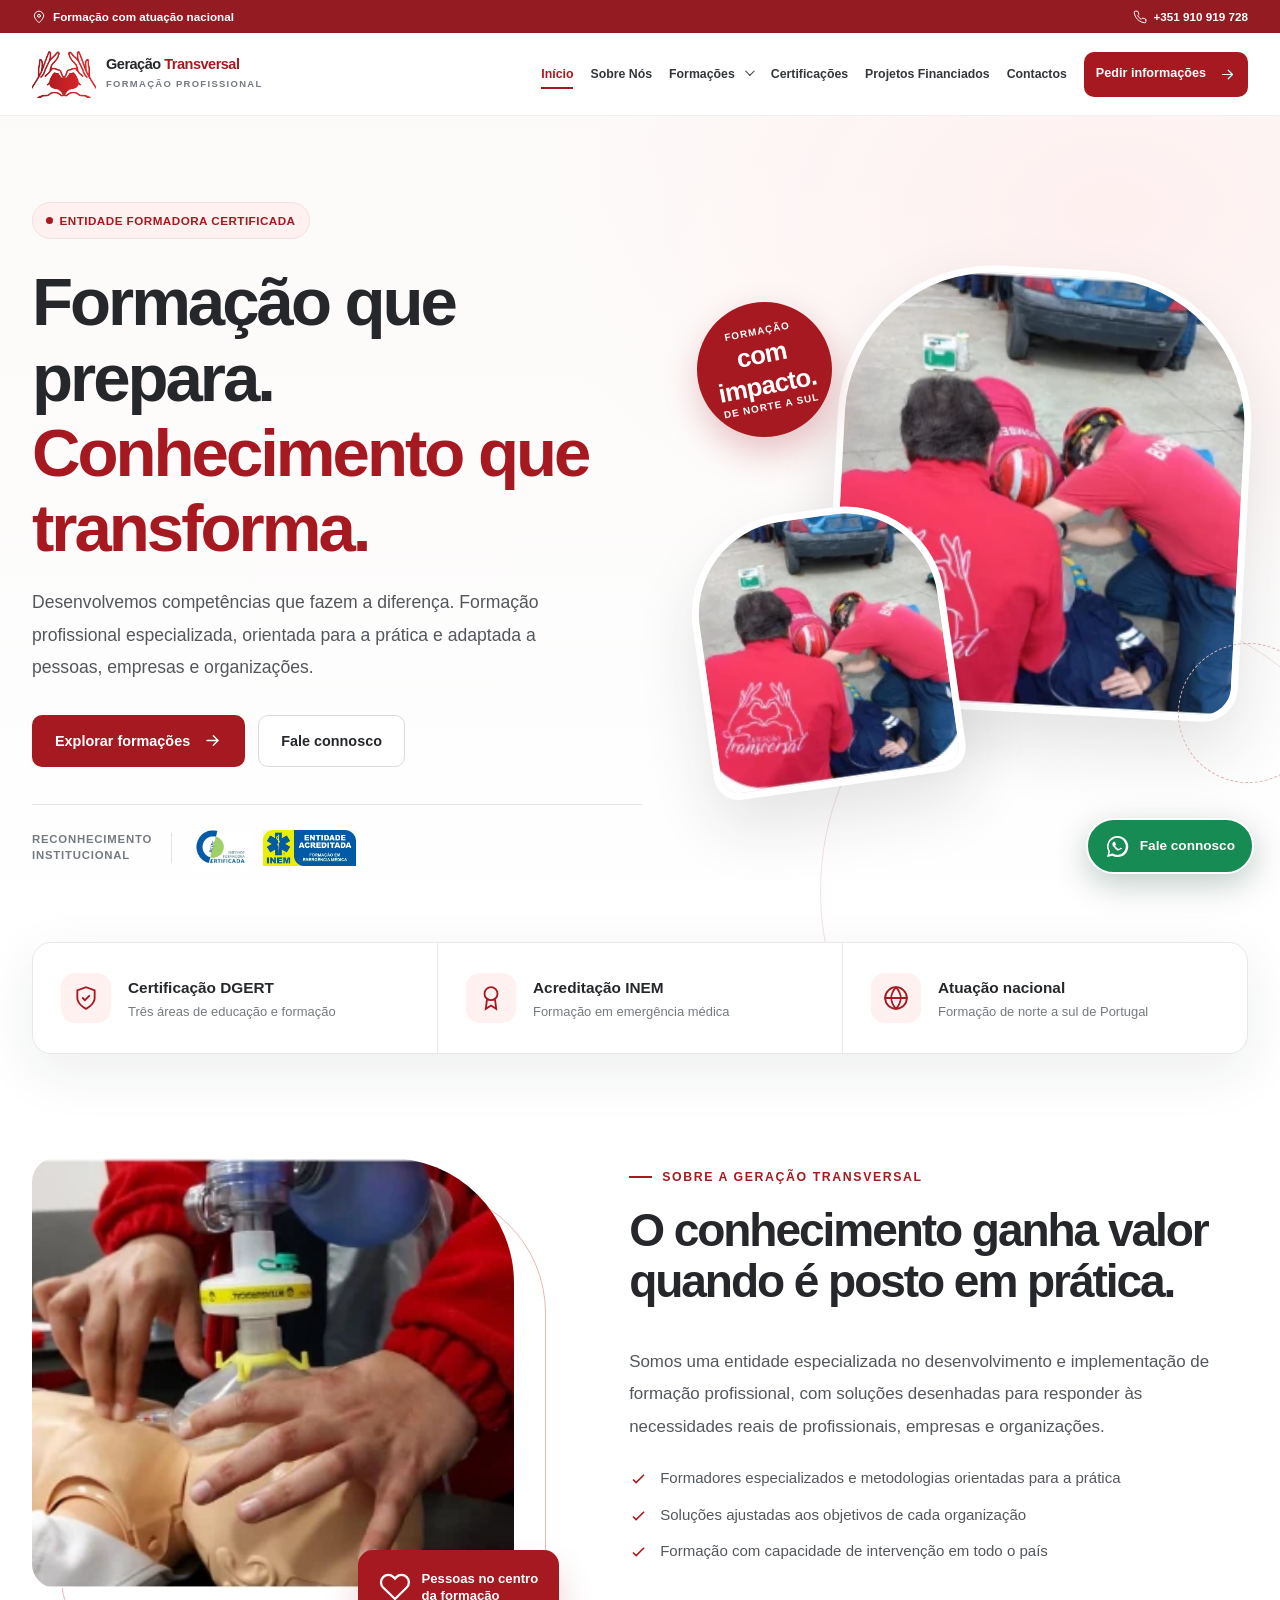
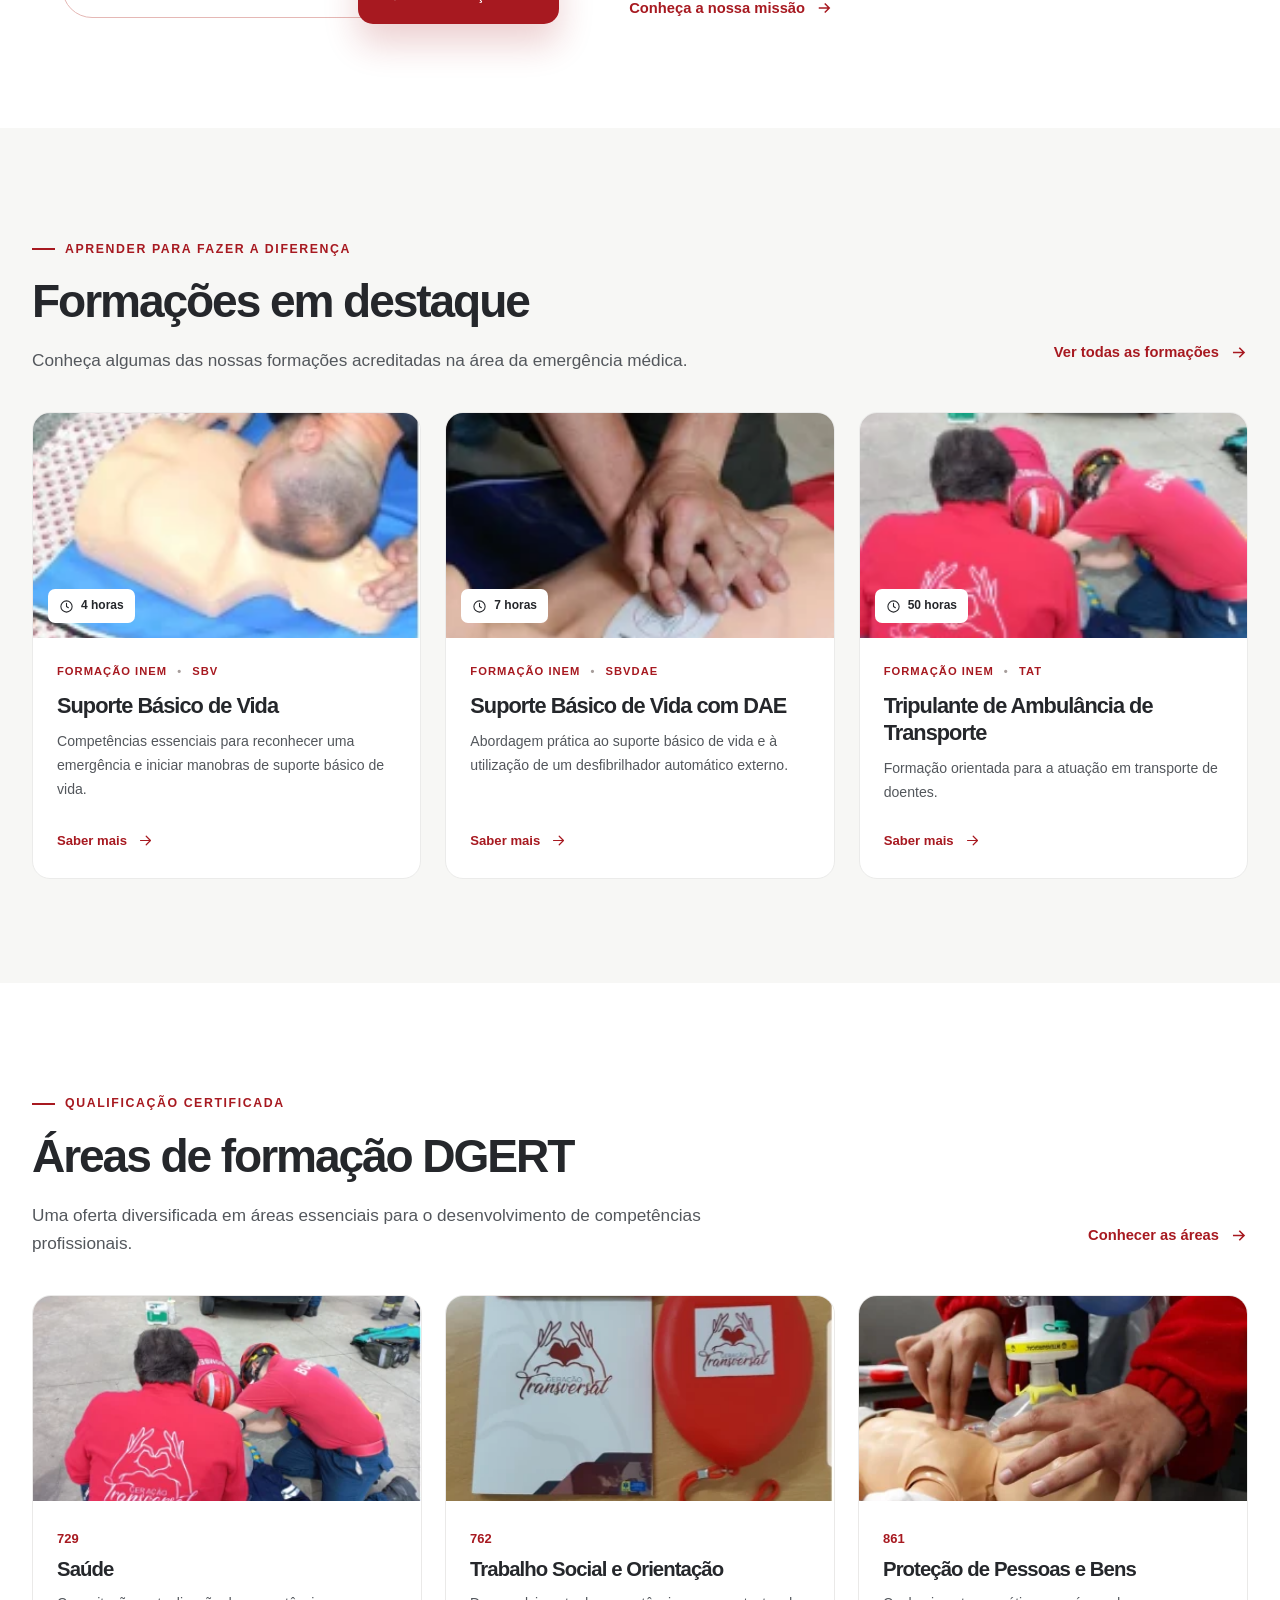
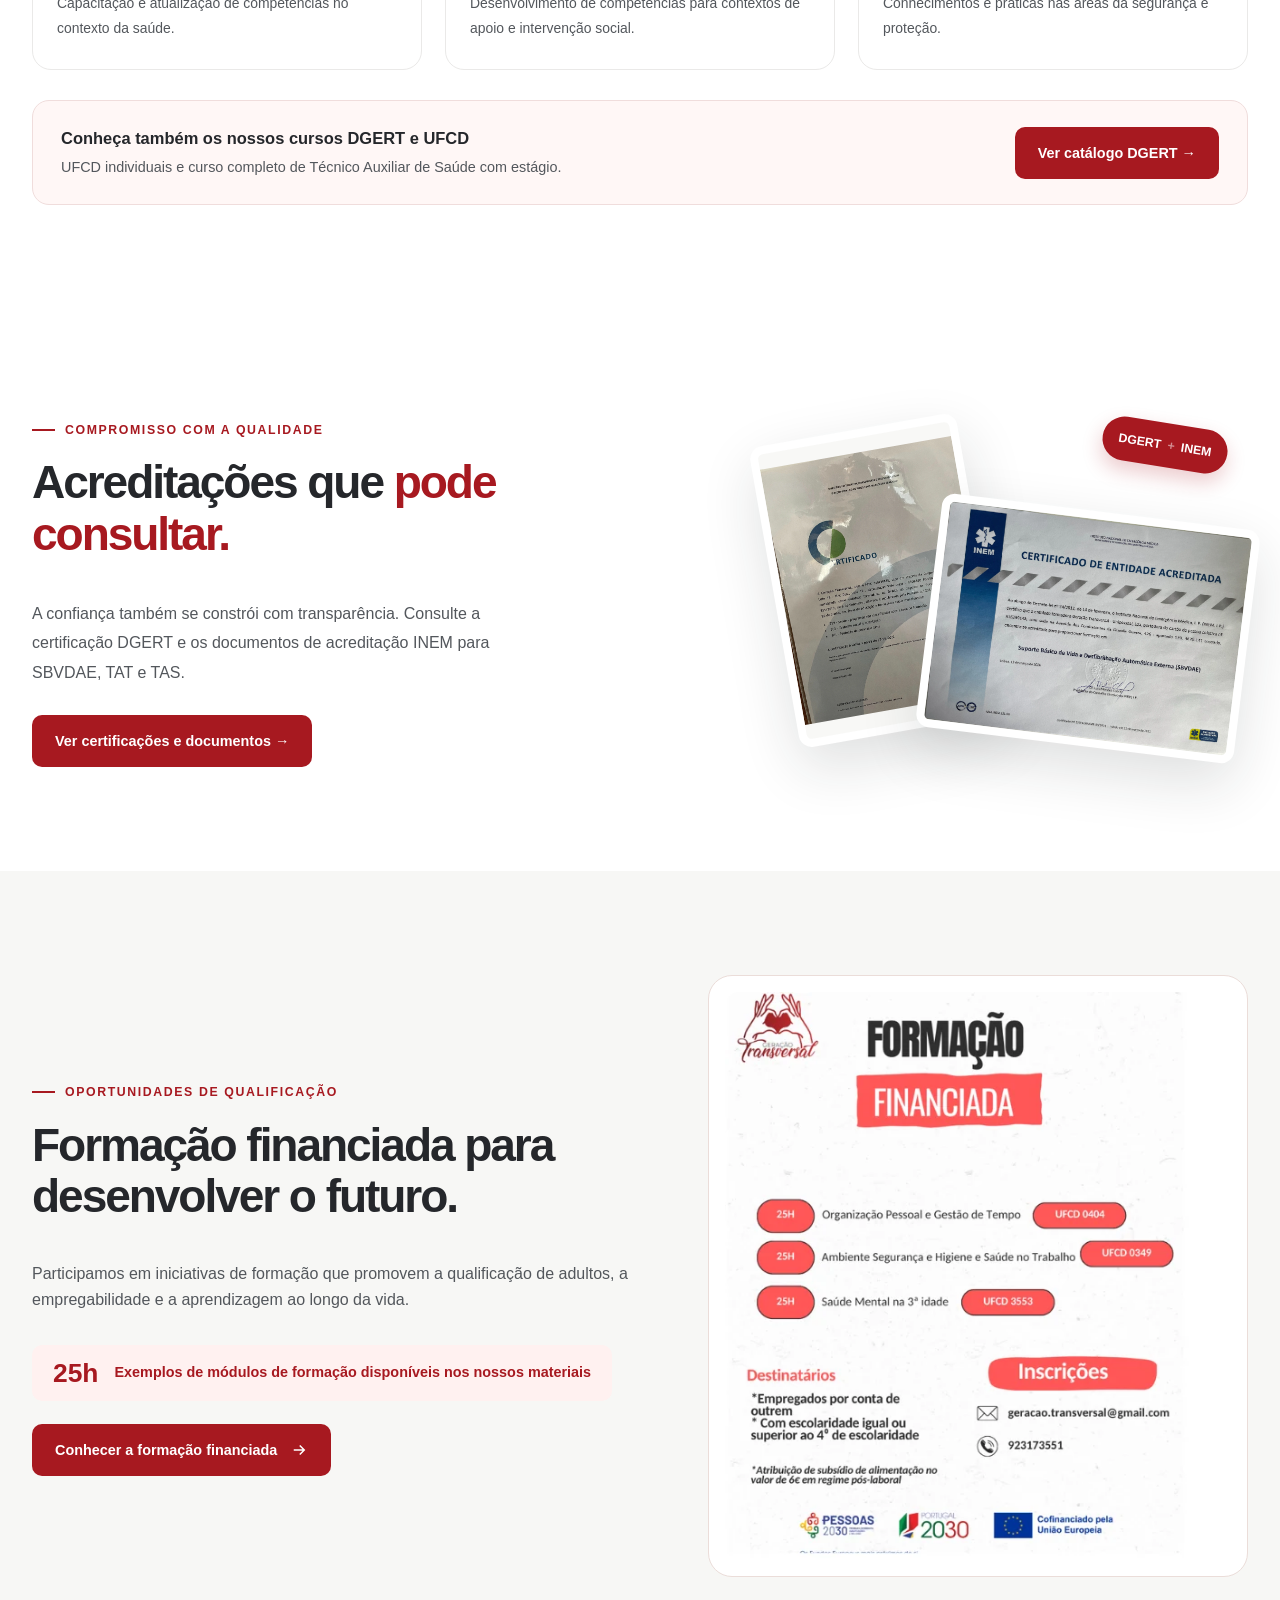
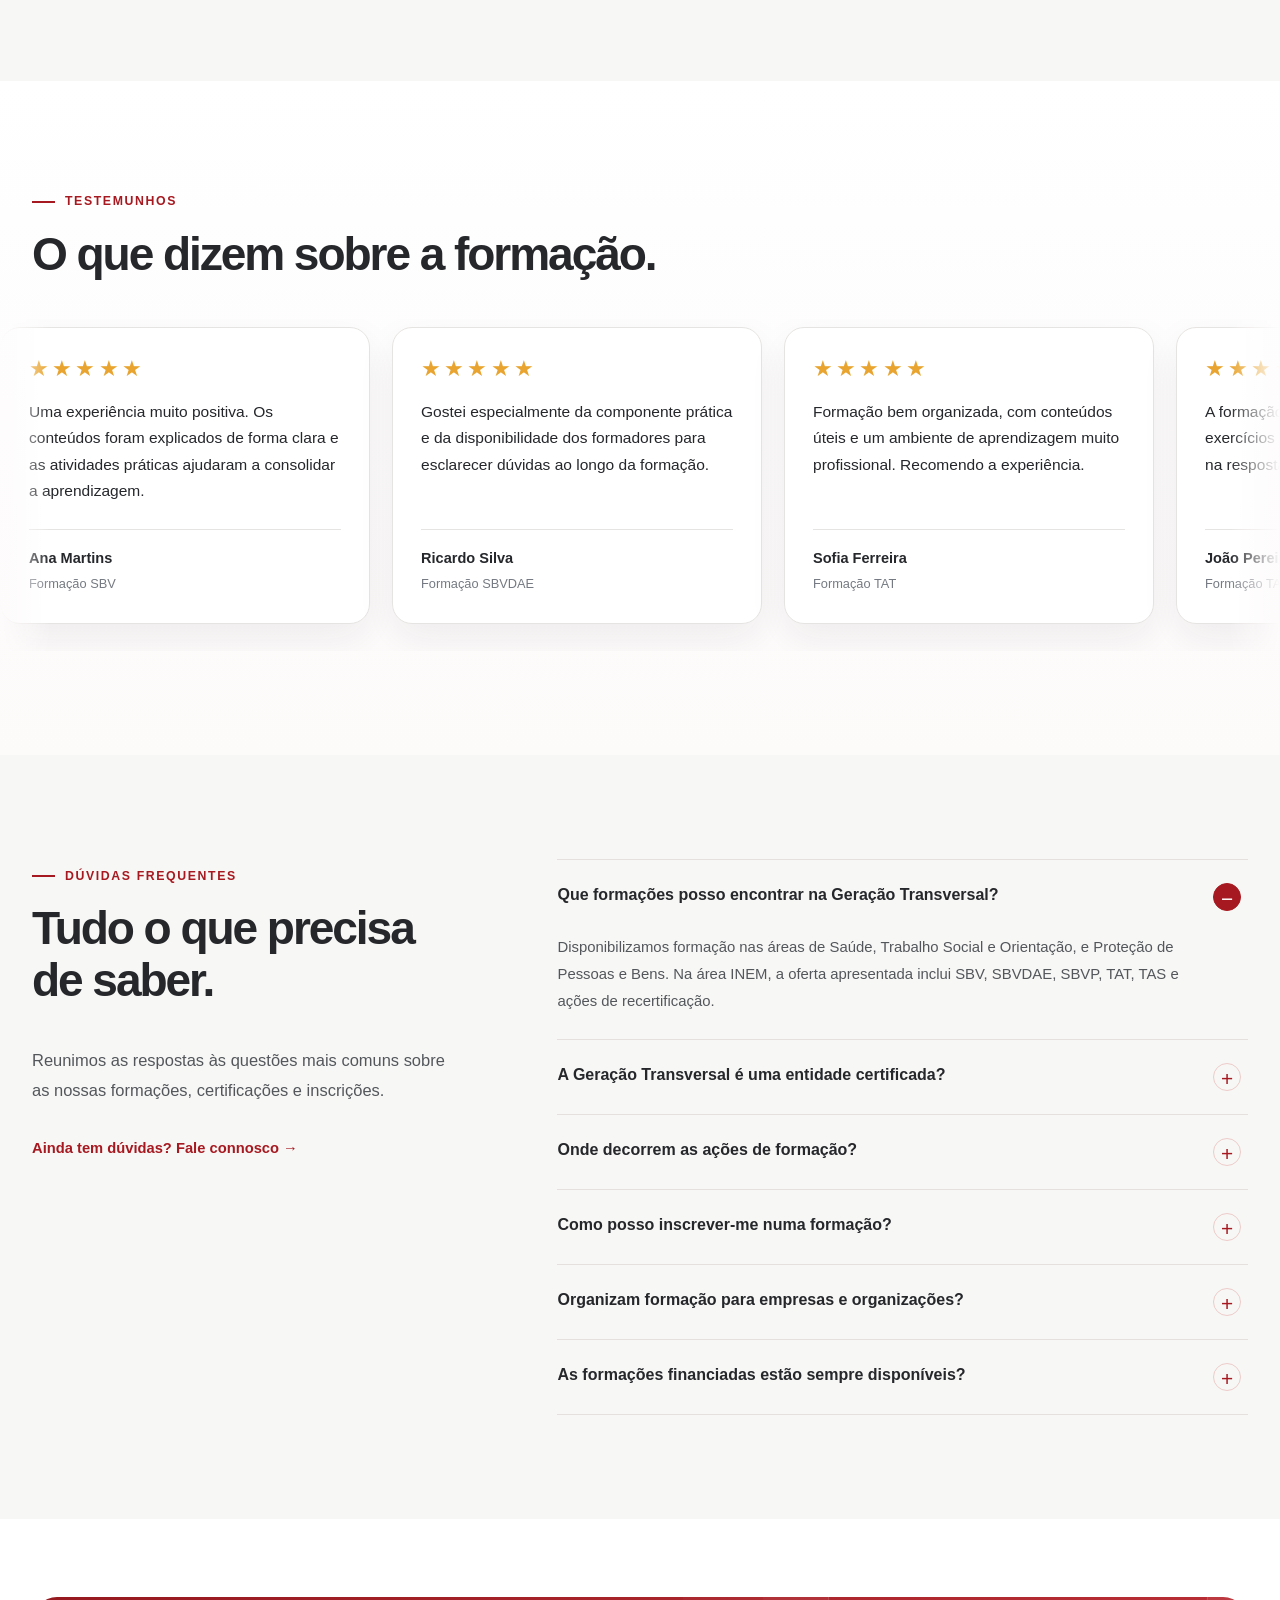
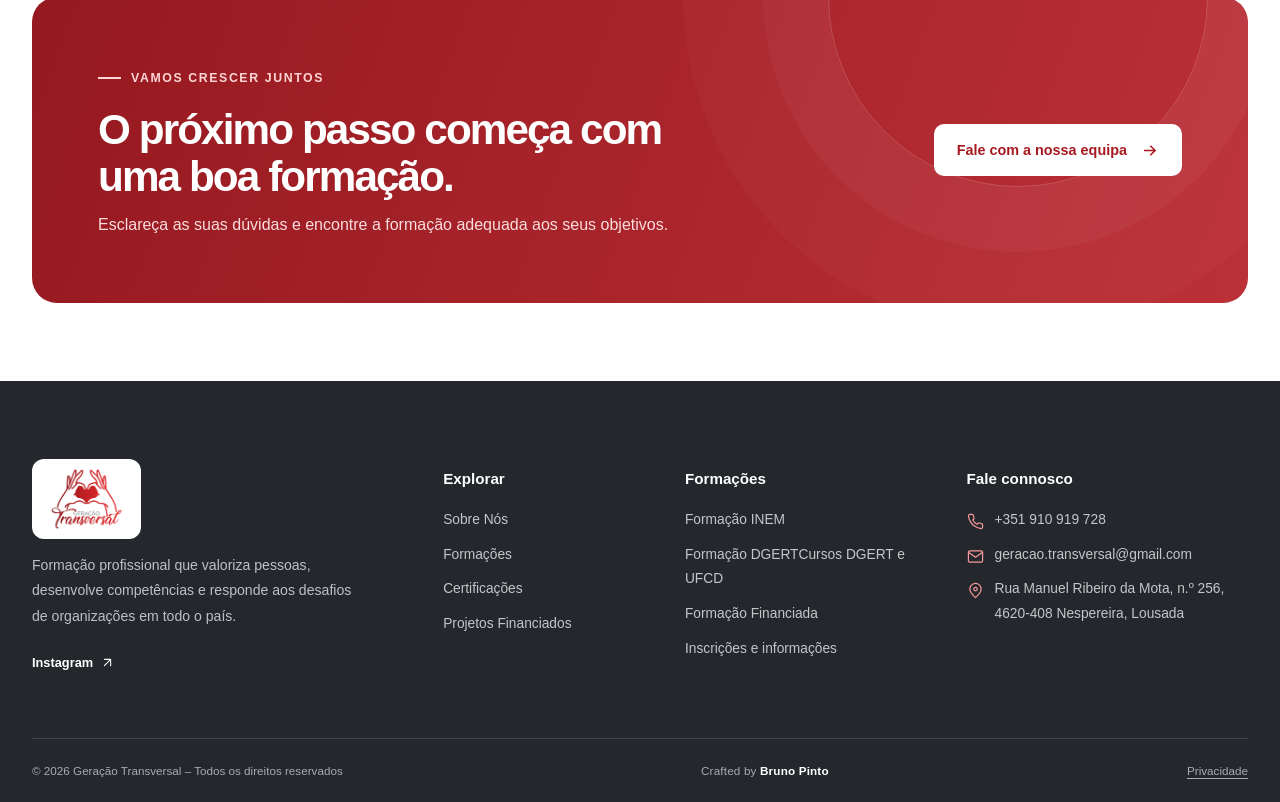
==== commit cbdef095: "Corrigir enquadramento da imagem de formação financiada na Homepage" ====
--- a/index.html
+++ b/index.html
@@ -63,7 +63,7 @@
     <div class="proof-documents reveal" aria-label="Pré-visualização dos certificados"><div class="proof-document proof-document-left"><img src="assets/images/documentos/certificado-dgert.webp" alt="Certificação DGERT da Geração Transversal" loading="lazy" width="260" height="355"></div><div class="proof-document proof-document-right"><img src="assets/images/documentos/certificado-inem-sbvdae.webp" alt="Certificado de acreditação INEM SBVDAE" loading="lazy" width="360" height="260"></div><span class="proof-seal">DGERT <span>+</span> INEM</span></div>
   </div>
 </section>
-<section class="section section-muted" aria-labelledby="financiada-home"><div class="container funding-layout"><div class="reveal"><span class="eyebrow">OPORTUNIDADES DE QUALIFICAÇÃO</span><h2 id="financiada-home">Formação financiada para desenvolver o futuro.</h2><p>Participamos em iniciativas de formação que promovem a qualificação de adultos, a empregabilidade e a aprendizagem ao longo da vida.</p><div class="funding-number"><strong>25h</strong><span>Exemplos de módulos de formação disponíveis nos nossos materiais</span></div><br><a class="btn btn-primary" href="formacoes/financiada.html">Conhecer a formação financiada <svg width="18" height="18" viewBox="0 0 24 24" fill="none" stroke="currentColor" stroke-width="2"><path d="M5 12h14m-6-6 6 6-6 6"/></svg></a></div><div class="funding-visual reveal"><img loading="lazy" src="assets/images/institucional/formacao-financiada.webp" alt="Cartaz da Geração Transversal sobre formação financiada" width="470" height="310"></div></div></section>
+<section class="section section-muted" aria-labelledby="financiada-home"><div class="container funding-layout"><div class="reveal"><span class="eyebrow">OPORTUNIDADES DE QUALIFICAÇÃO</span><h2 id="financiada-home">Formação financiada para desenvolver o futuro.</h2><p>Participamos em iniciativas de formação que promovem a qualificação de adultos, a empregabilidade e a aprendizagem ao longo da vida.</p><div class="funding-number"><strong>25h</strong><span>Exemplos de módulos de formação disponíveis nos nossos materiais</span></div><br><a class="btn btn-primary" href="formacoes/financiada.html">Conhecer a formação financiada <svg width="18" height="18" viewBox="0 0 24 24" fill="none" stroke="currentColor" stroke-width="2"><path d="M5 12h14m-6-6 6 6-6 6"/></svg></a></div><div class="funding-visual reveal"><img loading="lazy" src="assets/images/institucional/formacao-financiada.webp" alt="Cartaz da Geração Transversal sobre formação financiada" width="940" height="705"></div></div></section>
 <section id="testimonials-section" class="section testimonials-section" aria-labelledby="testimonials-title" hidden>
   <div class="container">
     <div class="section-heading testimonials-heading">
--- a/assets/css/main.css
+++ b/assets/css/main.css
@@ -67,7 +67,7 @@
 .specialty-card{display:flex;flex-direction:column;min-height:100%;background:#fff;border:1px solid #eae9e8;border-radius:19px;overflow:hidden;transition:transform .35s var(--ease),box-shadow .35s}
 .specialty-card:hover{transform:translateY(-7px);box-shadow:var(--shadow)}.specialty-card img{height:205px;width:100%;object-fit:cover;transition:transform .6s}.specialty-card:hover img{transform:scale(1.05)}.specialty-image{overflow:hidden}.specialty-copy{padding:24px 24px 29px}.specialty-number{font-size:.81rem;font-weight:850;color:var(--red)}.specialty-copy h3{font-size:1.27rem;margin:6px 0 11px}.specialty-copy p{font-size:.87rem;line-height:1.75;margin:0}
 /* FUNDING */
-.funding-layout{display:grid;grid-template-columns:1fr .9fr;gap:75px;align-items:center}.funding-visual{position:relative;padding:24px;border:1px solid #ebddd9;border-radius:24px;background:#fff}.funding-visual img{border-radius:15px;height:300px;object-fit:cover;width:100%}.funding-number{display:inline-flex;align-items:center;gap:16px;margin:15px 0 23px;padding:15px 21px;border-radius:10px;background:var(--red-soft);font-size:.9rem;color:var(--red);font-weight:700}.funding-number strong{font-size:1.65rem;line-height:1}
+.funding-layout{display:grid;grid-template-columns:1fr .9fr;gap:75px;align-items:center}.funding-visual{position:relative;padding:16px;border:1px solid #ebddd9;border-radius:24px;background:#fff}.funding-visual img{display:block;width:100%;height:auto;object-fit:contain;border-radius:15px}.funding-number{display:inline-flex;align-items:center;gap:16px;margin:15px 0 23px;padding:15px 21px;border-radius:10px;background:var(--red-soft);font-size:.9rem;color:var(--red);font-weight:700}.funding-number strong{font-size:1.65rem;line-height:1}
 /* CTA */
 .cta-panel{position:relative;isolation:isolate;overflow:hidden;display:grid;grid-template-columns:1fr auto;align-items:center;gap:36px;padding:64px 66px;border-radius:25px;background:linear-gradient(110deg,#95191f,#bc3037);color:#fff}.cta-panel:after{content:'';position:absolute;width:380px;height:380px;border:1px solid rgba(255,255,255,.19);border-radius:50%;right:40px;top:-190px;z-index:-1;box-shadow:0 0 0 65px rgba(255,255,255,.035),0 0 0 145px rgba(255,255,255,.025)}.cta-panel h2{max-width:650px;font-size:clamp(2.05rem,3.3vw,3.15rem);margin:0 0 12px}.cta-panel p{color:#f9dddf;margin:0}.cta-panel .btn{white-space:nowrap}
 /* PAGE HEADER + GENERIC */
--- a/assets/css/responsive.css
+++ b/assets/css/responsive.css
@@ -9,7 +9,7 @@
 @media(max-width:560px){
  .utility-bar{font-size:.66rem}.utility-inner{min-height:31px}.utility-inner span svg{display:none}.brand img{width:60px;height:56px}.brand-text strong{font-size:.86rem}.brand-text small{font-size:.51rem}.header-inner{min-height:75px}
  .container{width:min(calc(100% - 34px),var(--wrap))}h1{font-size:clamp(2.75rem,12vw,4rem)}h2{font-size:clamp(2rem,9.5vw,2.8rem)}.section{padding:65px 0}.section-sm{padding:50px 0}.hero{padding:43px 0 76px}.hero-copy h1{margin:22px 0 17px}.hero-copy>p{font-size:1rem;line-height:1.77}.hero .btn-row .btn{width:100%}.hero-note{gap:10px;margin-top:25px}.hero-note .line{display:none}.hero-note-label{width:100%}.hero-note img{height:31px;max-width:110px}.hero-media{height:350px;max-width:390px;padding:0}.hero-image-main{height:305px;width:74%;right:8px;top:6px;border-width:5px}.hero-image-secondary{height:190px;width:46%;left:0;bottom:5px;border-width:5px}.hero-stamp{width:90px;height:90px;font-size:.45rem;top:35px;left:0}.hero-stamp strong{font-size:1.1rem}.hero-side-mark{display:none}
- .trust-strip{margin-top:-22px}.trust-grid,.course-grid,.grid-3,.grid-2,.project-details{grid-template-columns:1fr}.trust-item:last-child{grid-column:auto}.trust-item{padding:20px}.section-heading{display:block}.section-heading .text-link{margin-top:19px}.course-visual{height:230px}.about-visual{padding-right:22px;padding-bottom:26px}.about-visual>img{height:320px;border-top-right-radius:75px}.about-badge{padding:14px}.about-badge span{font-size:.7rem}.funding-visual img{height:220px}.cta-panel{padding:37px 26px;border-radius:17px}.cta-panel .btn{width:100%}.page-hero{padding:47px 0 57px}.page-hero h1{font-size:clamp(2.5rem,10vw,3.6rem)}.page-hero p{font-size:1rem}.breadcrumbs{margin-bottom:22px}.catalog-tools{align-items:stretch;flex-direction:column}.search-field{max-width:100%;width:100%}.footer-grid{grid-template-columns:1fr;gap:22px}.site-footer{padding-top:55px}.footer-grid{padding-bottom:42px}.footer-bottom{flex-direction:column;padding:22px 0}.contact-form{padding:25px 20px}.form-grid{grid-template-columns:1fr;gap:0}.funded-list li{align-items:flex-start;flex-direction:column}.detail-banner{padding:22px}.content-grid>img{height:280px}
+ .trust-strip{margin-top:-22px}.trust-grid,.course-grid,.grid-3,.grid-2,.project-details{grid-template-columns:1fr}.trust-item:last-child{grid-column:auto}.trust-item{padding:20px}.section-heading{display:block}.section-heading .text-link{margin-top:19px}.course-visual{height:230px}.about-visual{padding-right:22px;padding-bottom:26px}.about-visual>img{height:320px;border-top-right-radius:75px}.about-badge{padding:14px}.about-badge span{font-size:.7rem}.funding-visual{padding:10px}.cta-panel{padding:37px 26px;border-radius:17px}.cta-panel .btn{width:100%}.page-hero{padding:47px 0 57px}.page-hero h1{font-size:clamp(2.5rem,10vw,3.6rem)}.page-hero p{font-size:1rem}.breadcrumbs{margin-bottom:22px}.catalog-tools{align-items:stretch;flex-direction:column}.search-field{max-width:100%;width:100%}.footer-grid{grid-template-columns:1fr;gap:22px}.site-footer{padding-top:55px}.footer-grid{padding-bottom:42px}.footer-bottom{flex-direction:column;padding:22px 0}.contact-form{padding:25px 20px}.form-grid{grid-template-columns:1fr;gap:0}.funded-list li{align-items:flex-start;flex-direction:column}.detail-banner{padding:22px}.content-grid>img{height:280px}
 }
 
 /* Documentos e acreditações */
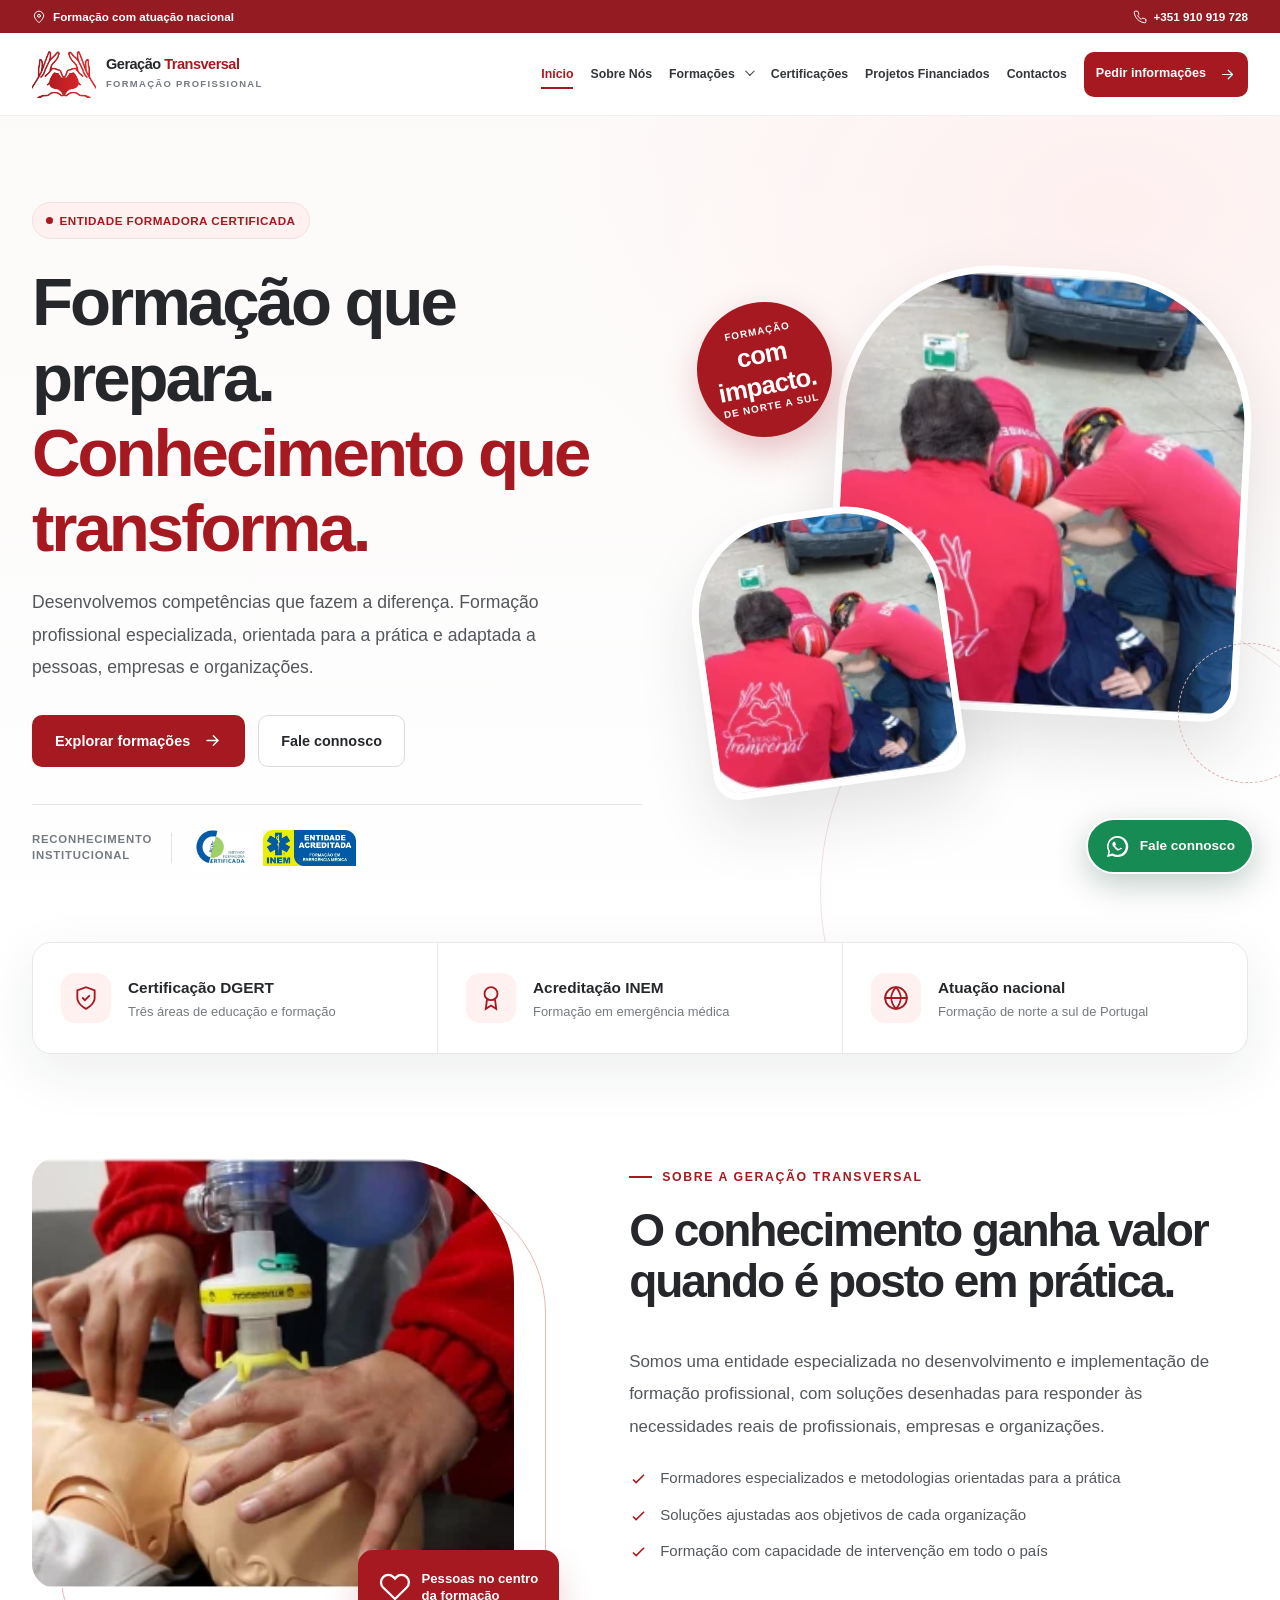
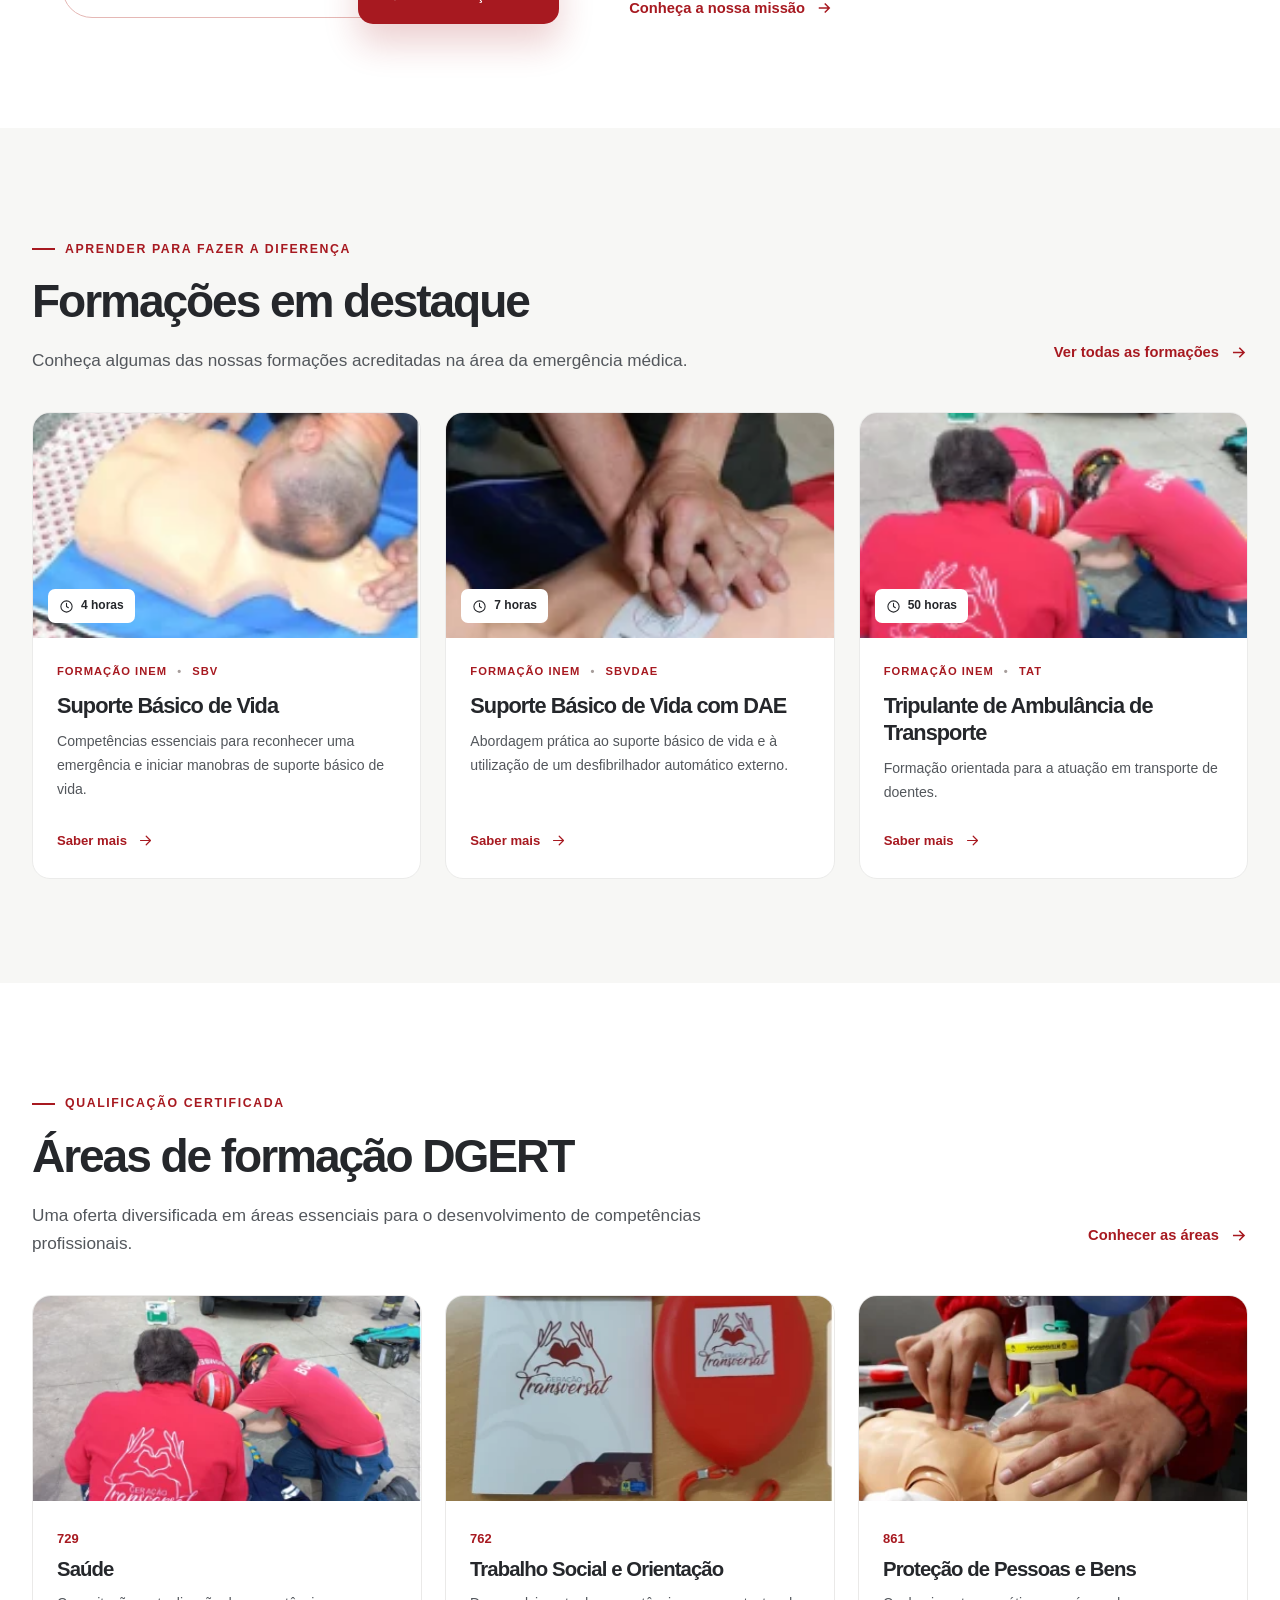
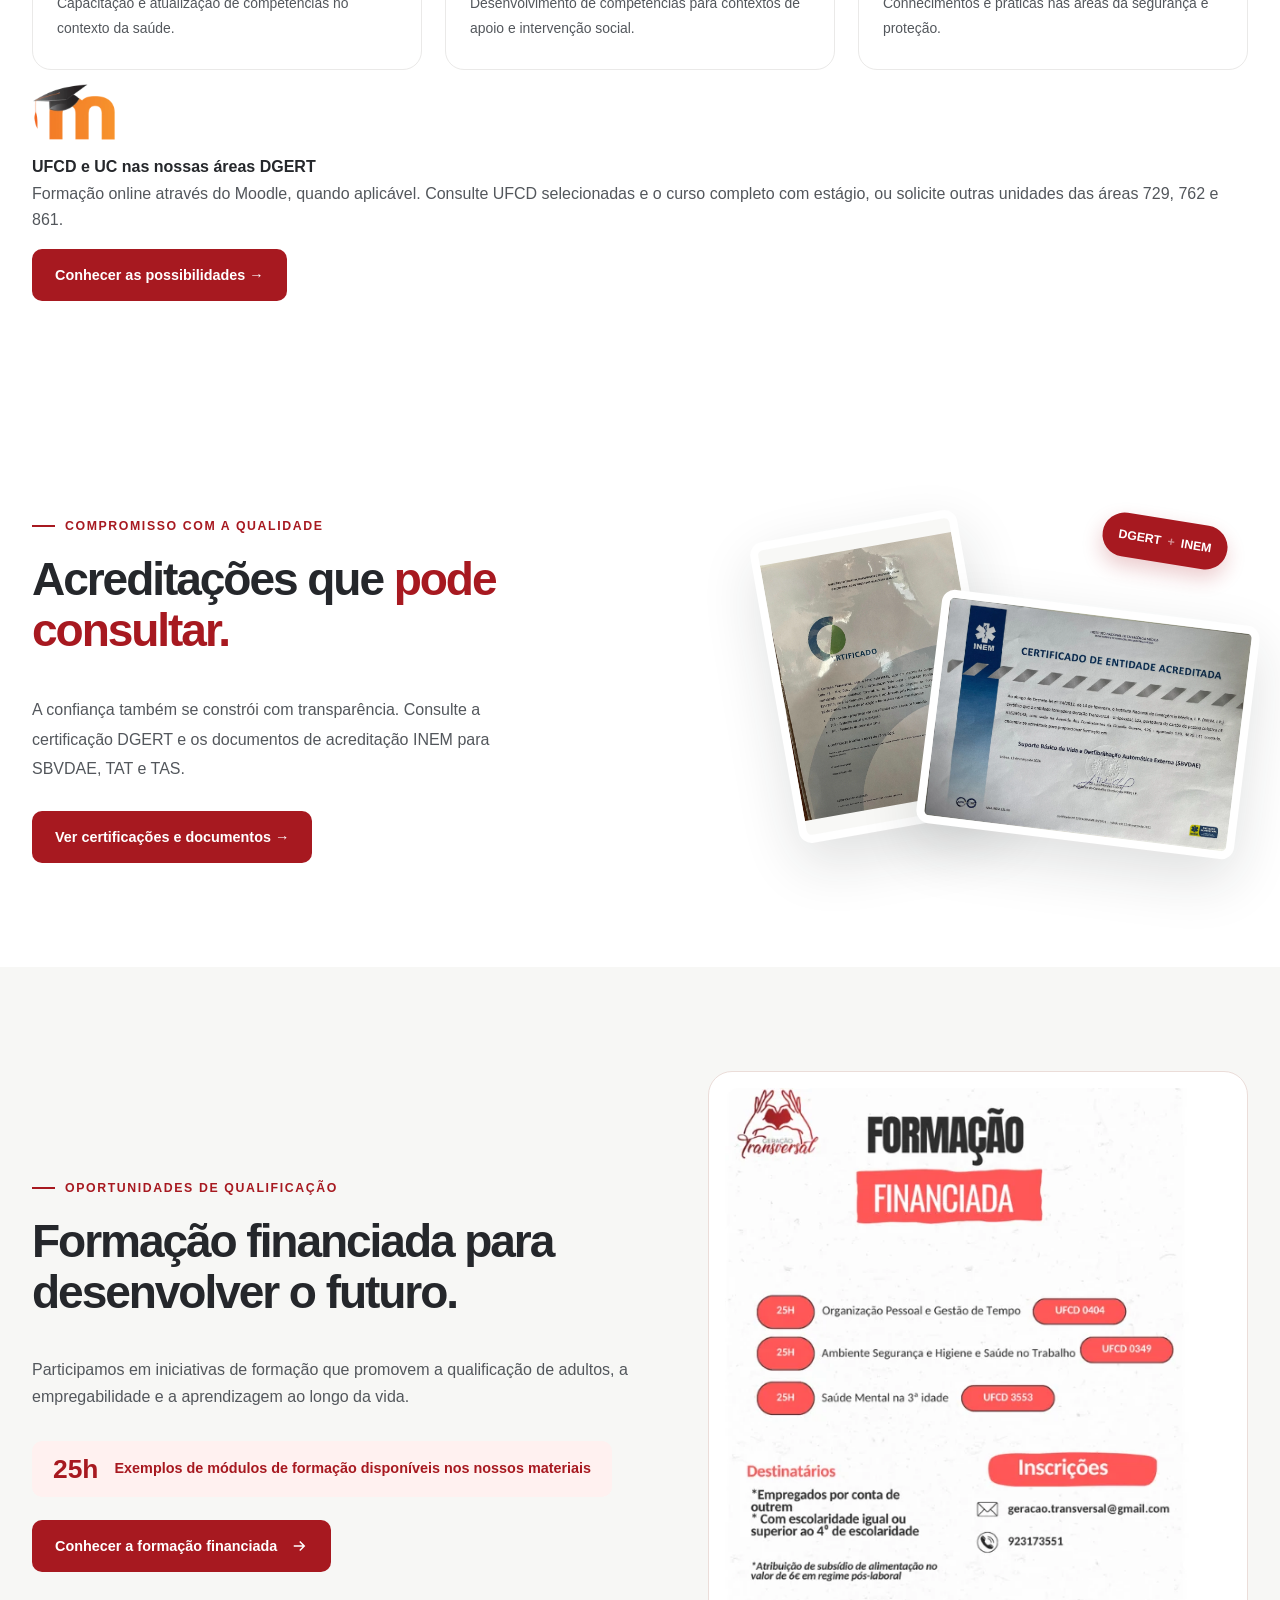
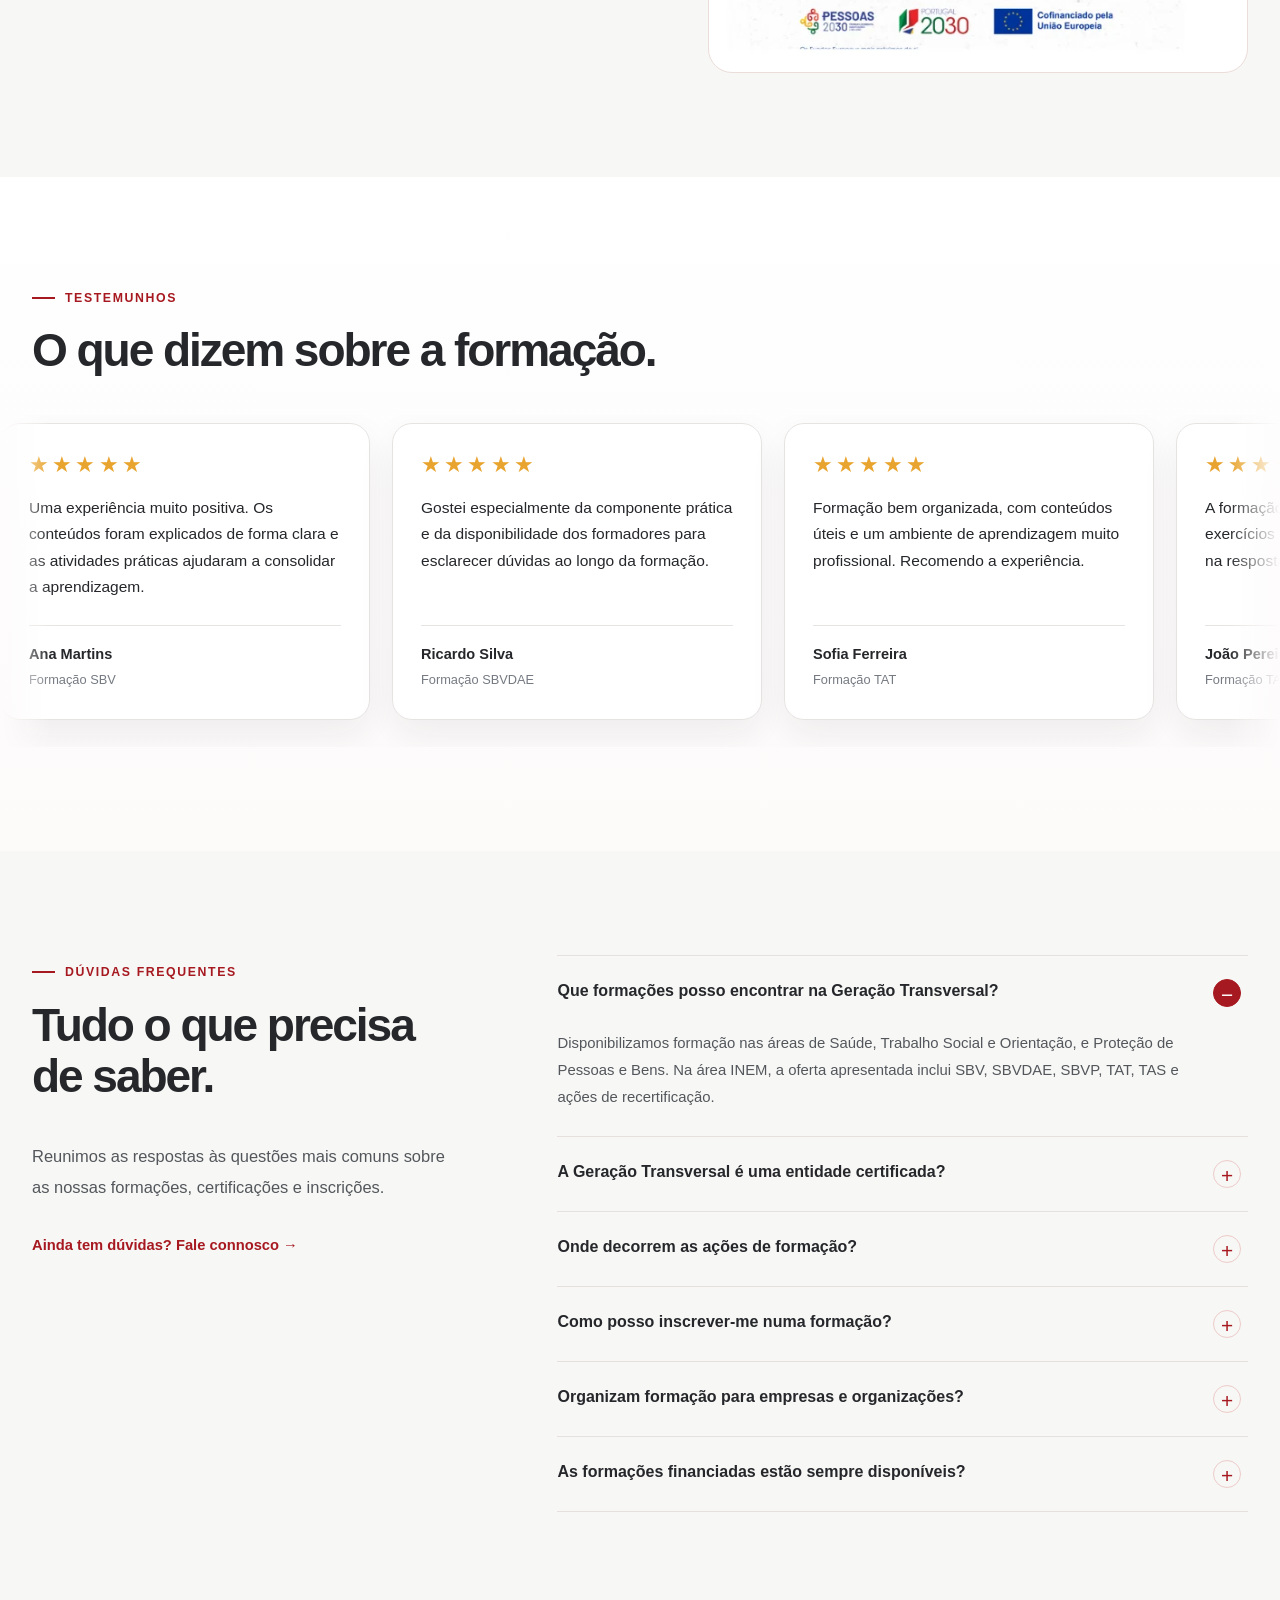
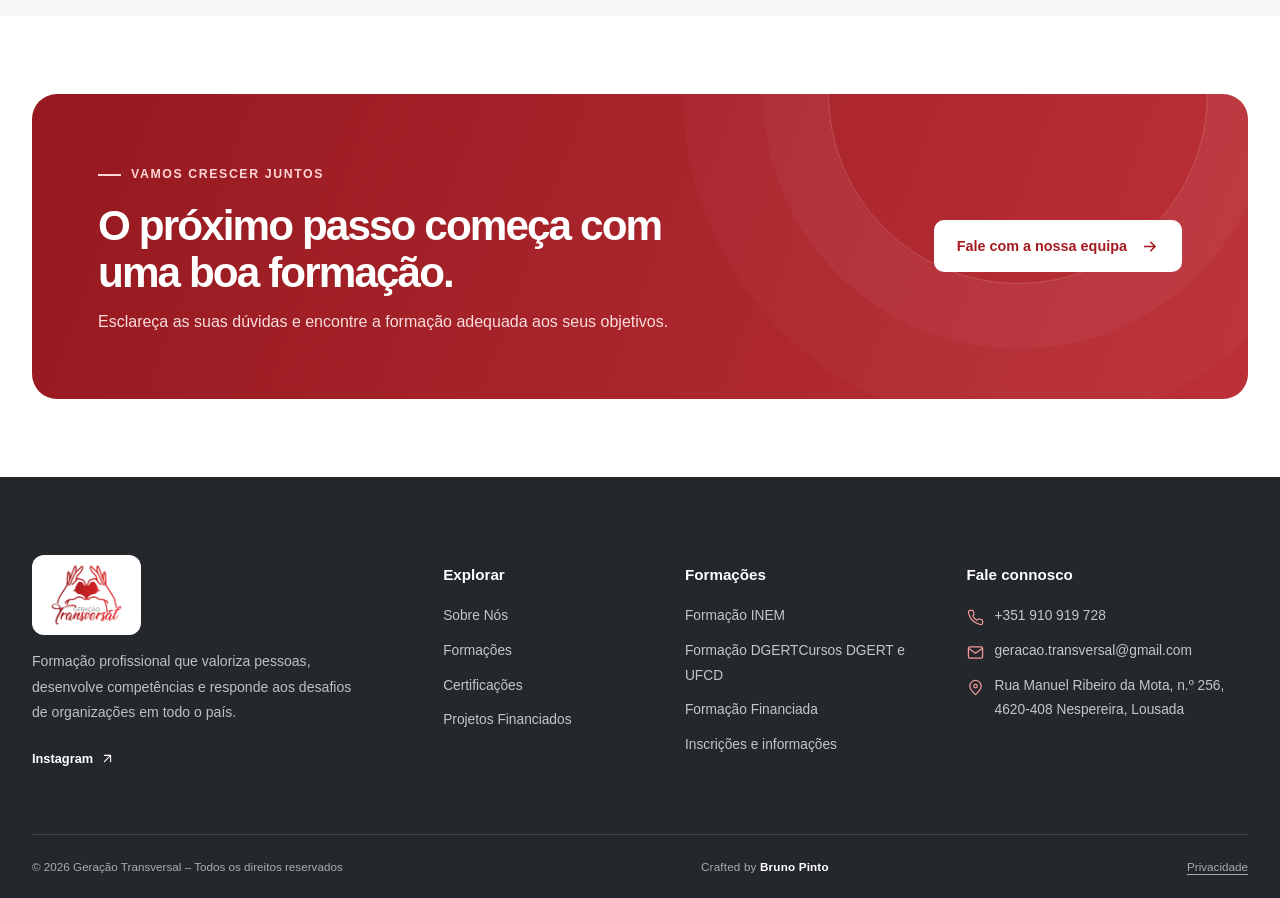
==== commit 1bf771fd: "Destacar UFCD e UC nas áreas DGERT e integração Moodle" ====
--- a/index.html
+++ b/index.html
@@ -56,7 +56,13 @@
   <article class="specialty-card reveal"><div class="specialty-image"><img loading="lazy" src="assets/images/formacoes/saude.webp" alt="Exercício prático na área da saúde" width="410" height="235"></div><div class="specialty-copy"><span class="specialty-number">729</span><h3>Saúde</h3><p>Capacitação e atualização de competências no contexto da saúde.</p></div></article>
   <article class="specialty-card reveal"><div class="specialty-image"><img loading="lazy" src="assets/images/formacoes/social.webp" alt="Material pedagógico da Geração Transversal" width="410" height="235"></div><div class="specialty-copy"><span class="specialty-number">762</span><h3>Trabalho Social e Orientação</h3><p>Desenvolvimento de competências para contextos de apoio e intervenção social.</p></div></article>
   <article class="specialty-card reveal"><div class="specialty-image"><img loading="lazy" src="assets/images/formacoes/protecao.webp" alt="Formação de suporte básico de vida" width="410" height="235"></div><div class="specialty-copy"><span class="specialty-number">861</span><h3>Proteção de Pessoas e Bens</h3><p>Conhecimentos e práticas nas áreas da segurança e proteção.</p></div></article>
-</div><div class="dgert-home-promo reveal" style="margin-top:30px;display:flex;flex-wrap:wrap;align-items:center;justify-content:space-between;gap:20px;padding:24px 28px;background:#fff7f6;border:1px solid #f0dddc;border-radius:17px"><div><strong style="display:block;font-size:1.03rem">Conheça também os nossos cursos DGERT e UFCD</strong><p style="margin:4px 0 0;font-size:.9rem">UFCD individuais e curso completo de Técnico Auxiliar de Saúde com estágio.</p></div><a class="btn btn-primary" href="formacoes/cursos-dgert.html">Ver catálogo DGERT →</a></div></div></section>
+</div><div class="dgert-home-promo reveal">
+  <div class="dgert-home-promo-content">
+    <div class="dgert-home-promo-icon"><img src="assets/images/institucional/logo-moodle.webp" alt="Moodle — plataforma de aprendizagem" width="84" height="84" loading="lazy"></div>
+    <div><strong>UFCD e UC nas nossas áreas DGERT</strong><p>Formação online através do Moodle, quando aplicável. Consulte UFCD selecionadas e o curso completo com estágio, ou solicite outras unidades das áreas 729, 762 e 861.</p></div>
+  </div>
+  <a class="btn btn-primary" href="formacoes/dgert.html#dgert-learning-title">Conhecer as possibilidades →</a>
+</div></div></section>
 <section class="section certificate-highlight" aria-labelledby="proof-home-title">
   <div class="container proof-layout">
     <div class="proof-copy reveal"><span class="eyebrow">COMPROMISSO COM A QUALIDADE</span><h2 id="proof-home-title">Acreditações que <span class="text-red">pode consultar.</span></h2><p>A confiança também se constrói com transparência. Consulte a certificação DGERT e os documentos de acreditação INEM para SBVDAE, TAT e TAS.</p><a class="btn btn-primary" href="certificacoes.html">Ver certificações e documentos →</a></div>
--- a/assets/css/main.css
+++ b/assets/css/main.css
@@ -212,3 +212,31 @@
 .document-viewer-scroll img{width:auto;max-width:100%;height:auto;max-height:none;object-fit:contain;align-self:flex-start;box-shadow:0 6px 28px rgba(0,0,0,.1)}
 .document-viewer-footer{display:flex;justify-content:space-between;align-items:center;gap:15px;padding:16px 25px;border-top:1px solid var(--line)}
 .document-viewer-footer p{font-size:.72rem;margin:0;line-height:1.5}.document-viewer-footer .text-link{font-size:.73rem;flex:0 0 auto}
+
+
+/* HISTÓRICO DE FORMAÇÕES FINANCIADAS (dados em assets/js/data.js) */
+.funded-history-section{background:#fff}
+.funded-history-intro{display:flex;align-items:end;justify-content:space-between;gap:32px;margin-bottom:44px}
+.funded-history-intro h2{max-width:780px;margin:0 0 15px}
+.funded-history-intro p{max-width:650px;font-size:1.04rem;line-height:1.8;margin:0}
+.funded-history-summary{flex:0 0 auto;align-self:end;color:var(--red);font-size:.83rem;font-weight:780;background:var(--red-soft);border:1px solid #f4dddd;padding:12px 17px;border-radius:100px}
+.funded-history-list{display:grid;gap:43px}
+.funded-history-year-heading{display:flex;align-items:center;gap:16px;margin-bottom:19px}
+.funded-history-year-heading h3{margin:0;color:var(--red);font-size:1.65rem;letter-spacing:-.03em}
+.funded-history-year-heading:after{content:'';height:1px;background:var(--line);flex:1;order:1}
+.funded-history-year-heading span{font-size:.76rem;font-weight:750;color:var(--muted);order:2}
+.funded-history-grid{display:grid;grid-template-columns:repeat(3,minmax(0,1fr));gap:18px}
+.funded-history-card{display:flex;flex-direction:column;min-height:210px;padding:27px 25px 23px;border:1px solid #eae5e3;border-radius:17px;background:#fff;box-shadow:0 5px 25px rgba(30,34,41,.035);transition:transform .28s var(--ease),box-shadow .28s var(--ease),border-color .28s}
+.funded-history-card:hover{transform:translateY(-5px);box-shadow:0 18px 37px rgba(30,34,41,.085);border-color:#e7c7c9}
+.funded-history-card-top{display:flex;align-items:center;justify-content:space-between;gap:12px;margin-bottom:19px}
+.funded-history-code{padding:7px 11px;background:var(--red-soft);color:var(--red);border-radius:7px;font-size:.73rem;font-weight:850;letter-spacing:.025em}
+.funded-history-hours{font-size:.79rem;font-weight:750;color:var(--muted)}
+.funded-history-card h4{font-size:1.13rem;line-height:1.3;letter-spacing:-.025em;font-weight:750;margin:0 0 23px}
+.funded-history-period{margin:auto 0 0;padding-top:16px;border-top:1px solid #f0edeb;display:flex;gap:9px;align-items:flex-start;color:var(--ink-soft);font-size:.81rem;line-height:1.55}
+.funded-history-calendar{color:var(--red);font-size:1rem;line-height:1.2}
+.funded-history-note{font-size:.8rem;margin:30px 0 0;color:var(--muted)}
+.funded-history-cta{margin-top:42px;padding:30px 36px;display:flex;align-items:center;justify-content:space-between;gap:25px;border:1px solid #efdedd;background:#fff8f8;border-radius:18px}
+.funded-history-cta h3{margin:0 0 7px;font-size:1.3rem}.funded-history-cta p{margin:0;font-size:.9rem}
+@media(max-width:900px){.funded-history-intro{align-items:flex-start;flex-direction:column;gap:20px}.funded-history-grid{grid-template-columns:repeat(2,minmax(0,1fr))}}
+@media(max-width:600px){.funded-history-grid{grid-template-columns:1fr}.funded-history-card{min-height:0;padding:24px}.funded-history-cta{padding:27px 23px;align-items:stretch;flex-direction:column}.funded-history-cta .btn{width:100%}.funded-history-summary{font-size:.78rem}.funded-history-year-heading h3{font-size:1.5rem}}
+@media(prefers-reduced-motion:reduce){.funded-history-card{transition:none}.funded-history-card:hover{transform:none}}
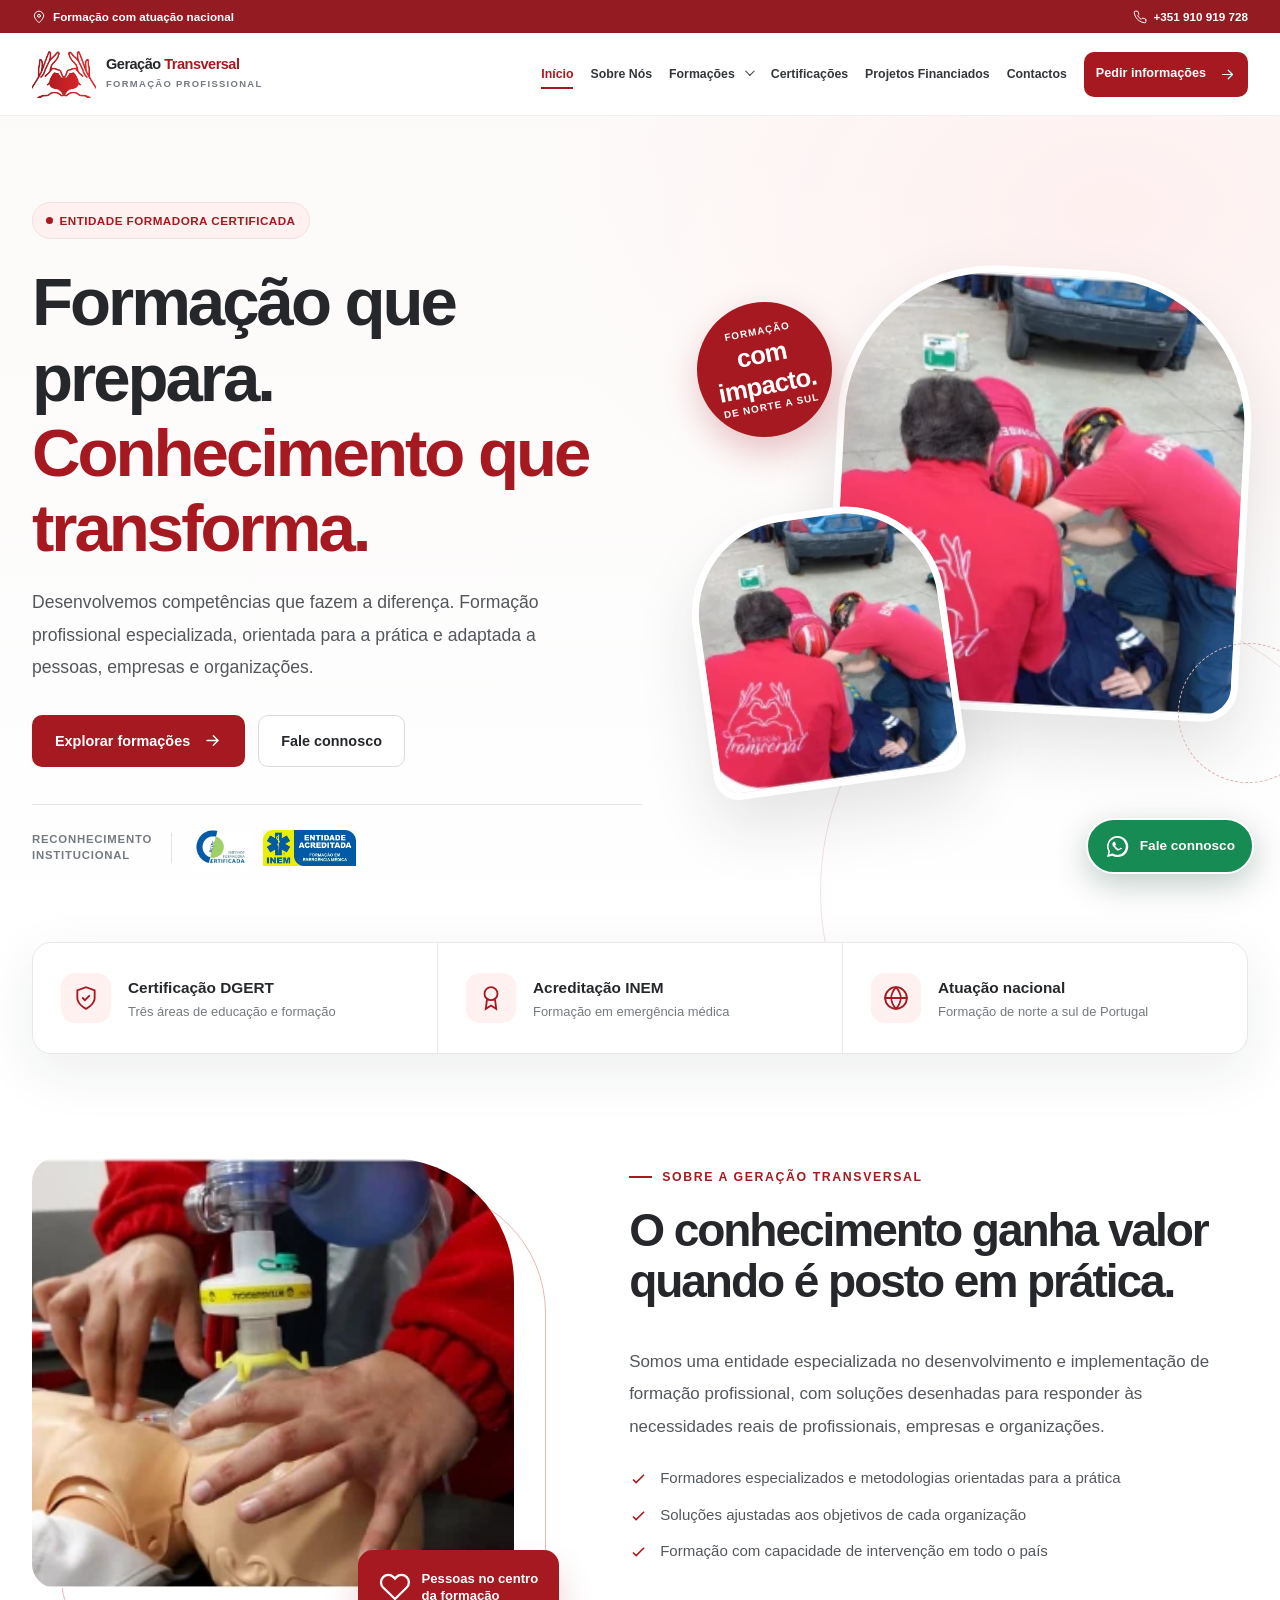
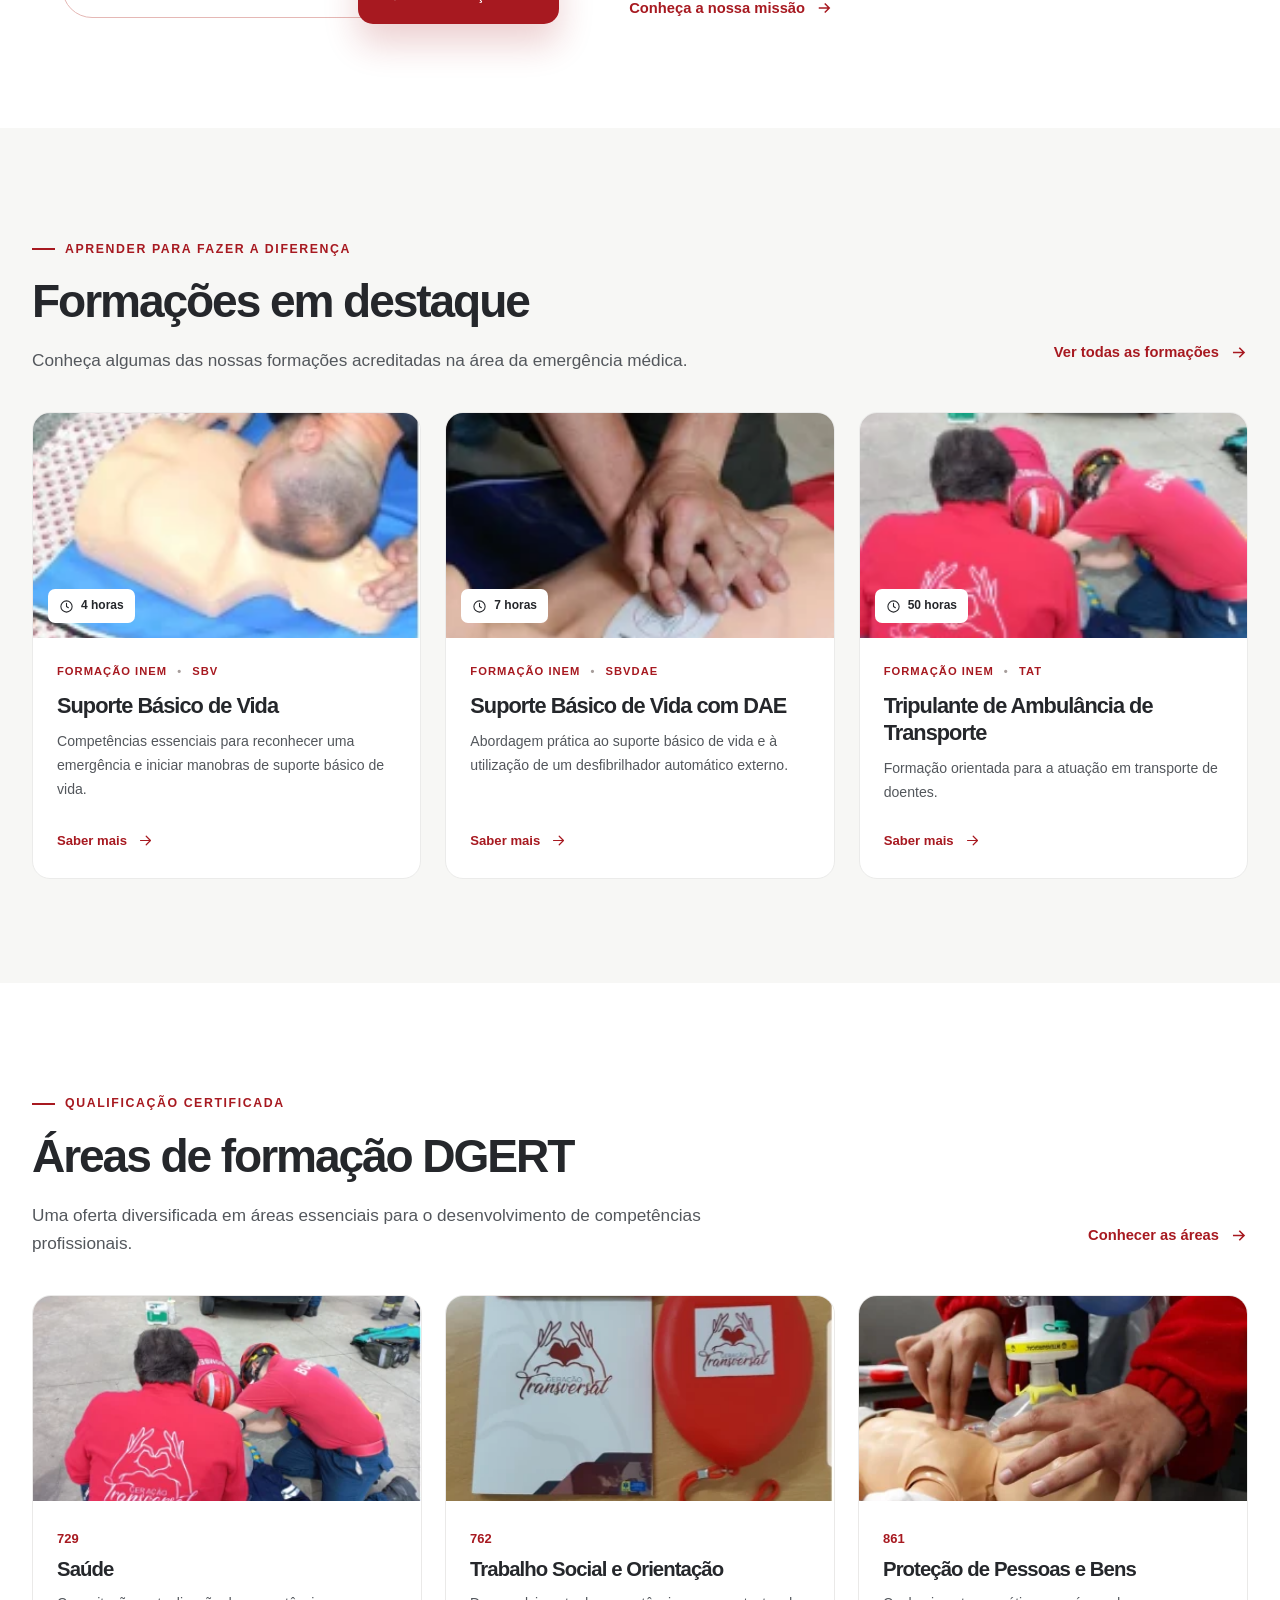
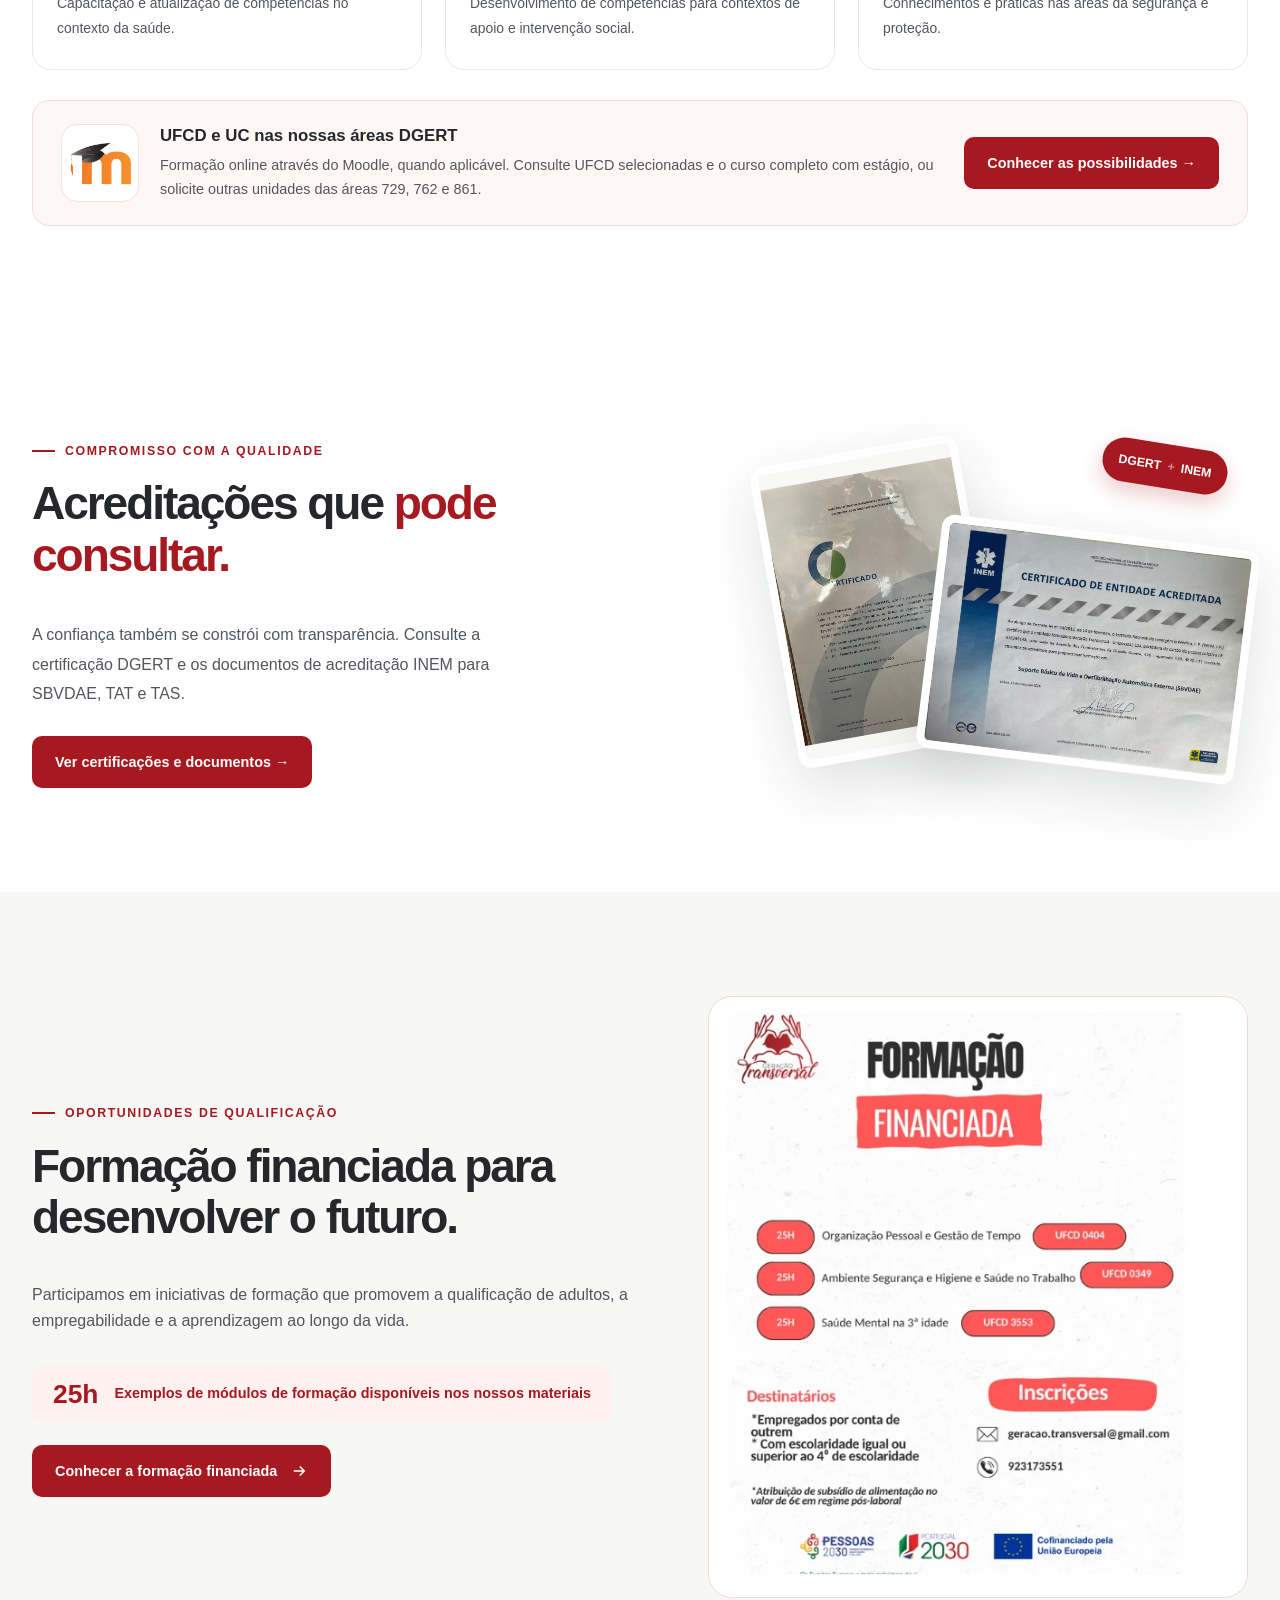
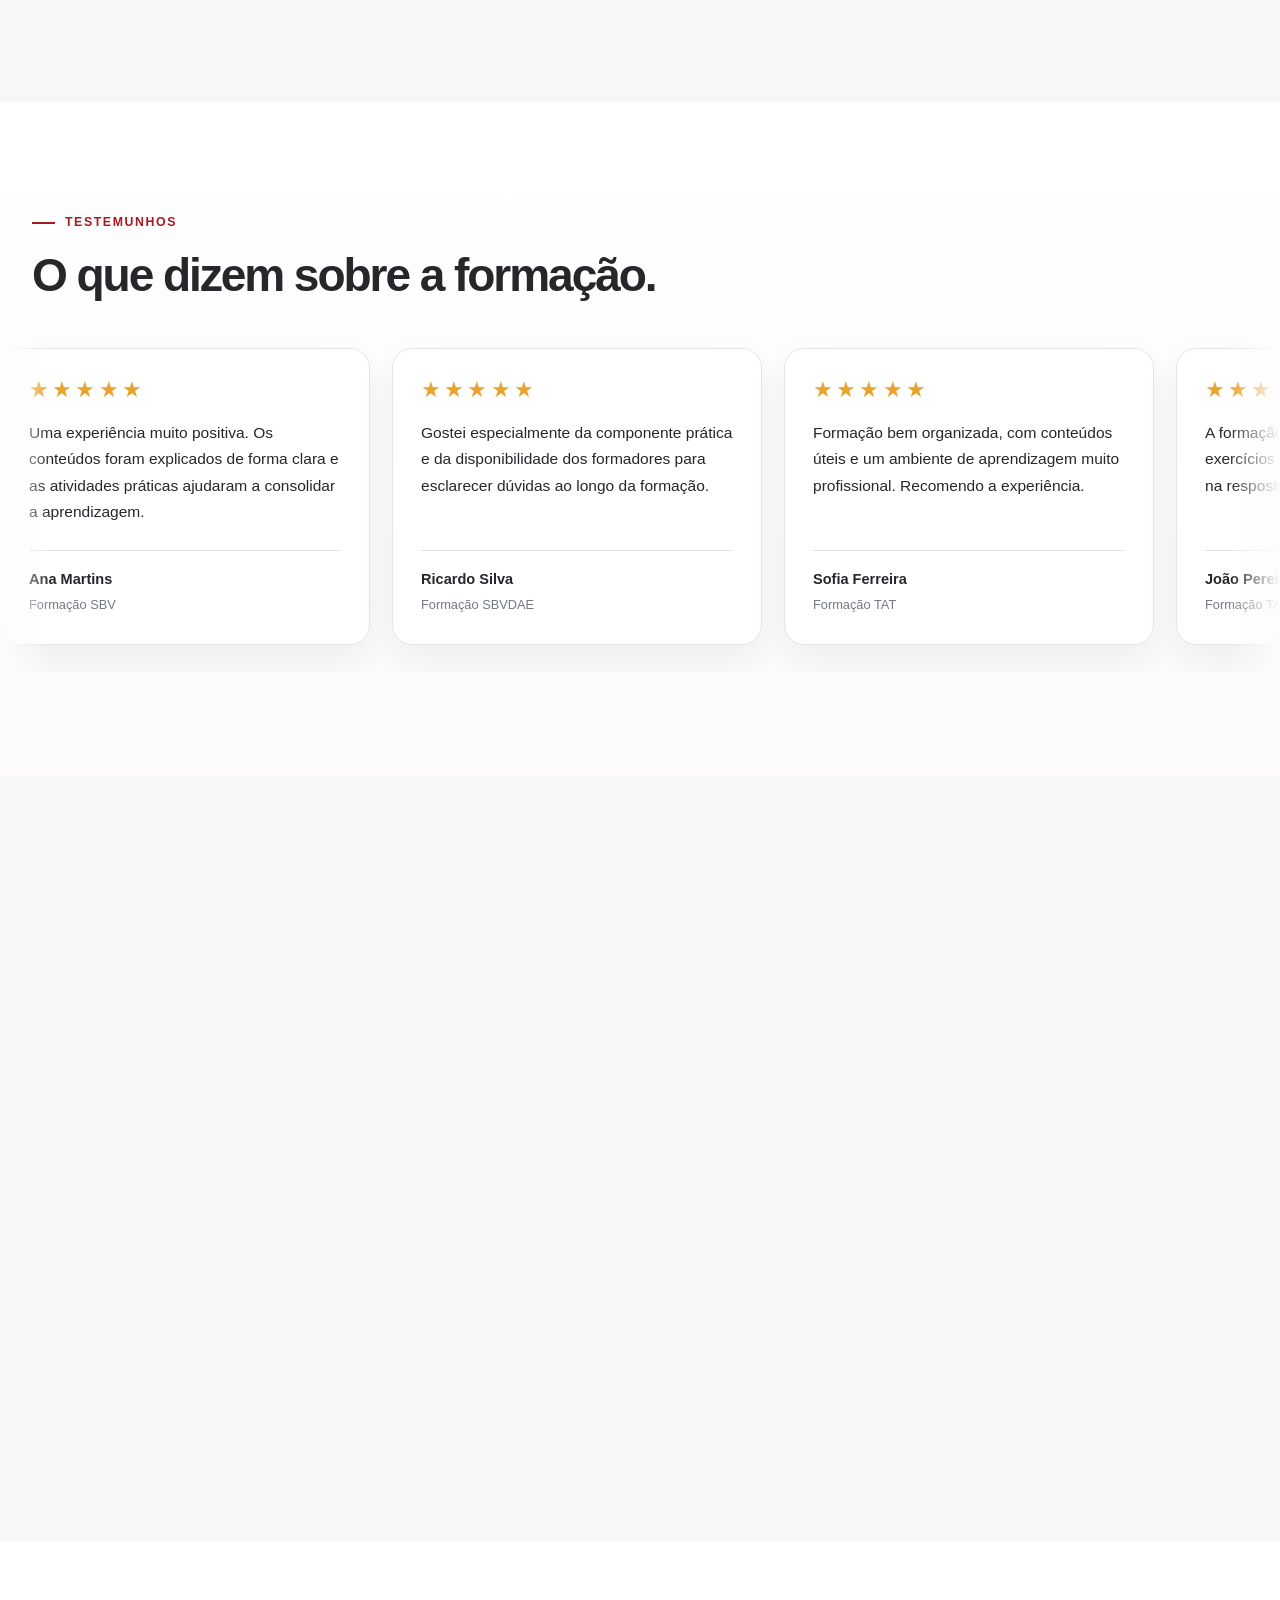
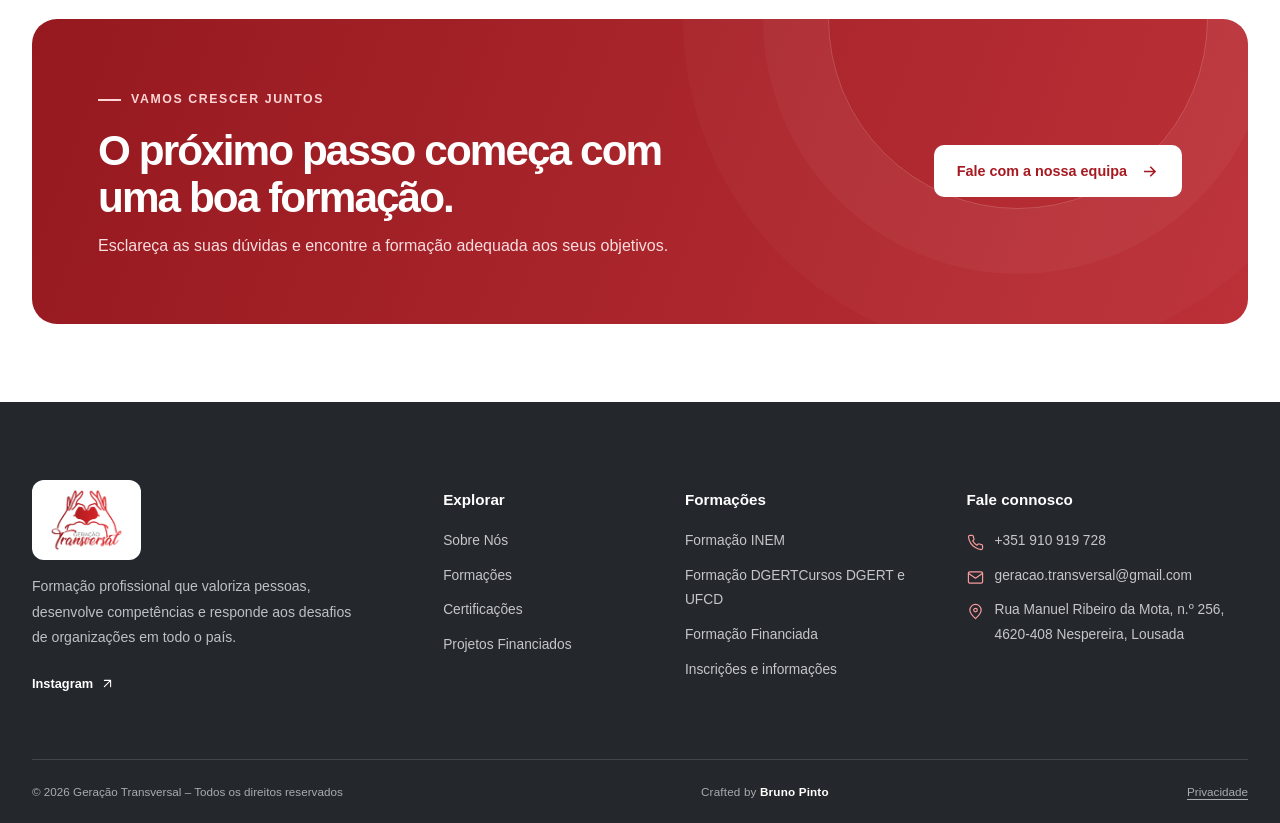
==== commit 59c14314: "Corrigir cache CSS no GitHub Pages: atualizar versão de main.css" ====
--- a/index.html
+++ b/index.html
@@ -8,7 +8,7 @@
   <title>Formação Profissional | Geração Transversal</title>
   <link rel="icon" type="image/png" href="assets/images/marca/favicon.png">
   <link rel="apple-touch-icon" href="assets/images/marca/apple-touch-icon.png">
-  <link rel="stylesheet" href="assets/css/main.css">
+  <link rel="stylesheet" href="assets/css/main.css?v=20261127-1">
   <link rel="stylesheet" href="assets/css/components.css">
   <link rel="stylesheet" href="assets/css/responsive.css">
   <script src="assets/js/data.js" defer></script>
--- a/assets/css/main.css
+++ b/assets/css/main.css
@@ -240,3 +240,27 @@
 @media(max-width:900px){.funded-history-intro{align-items:flex-start;flex-direction:column;gap:20px}.funded-history-grid{grid-template-columns:repeat(2,minmax(0,1fr))}}
 @media(max-width:600px){.funded-history-grid{grid-template-columns:1fr}.funded-history-card{min-height:0;padding:24px}.funded-history-cta{padding:27px 23px;align-items:stretch;flex-direction:column}.funded-history-cta .btn{width:100%}.funded-history-summary{font-size:.78rem}.funded-history-year-heading h3{font-size:1.5rem}}
 @media(prefers-reduced-motion:reduce){.funded-history-card{transition:none}.funded-history-card:hover{transform:none}}
+
+
+/* Oferta DGERT e Moodle — apresentação partilhada entre Homepage e áreas certificadas */
+.dgert-home-promo{display:flex;align-items:center;justify-content:space-between;gap:28px;flex-wrap:wrap;margin-top:30px;padding:23px 28px;border:1px solid #f0dddc;border-radius:17px;background:#fff7f6}
+.dgert-home-promo-content{display:flex;align-items:center;gap:21px;flex:1 1 420px;min-width:0}
+.dgert-home-promo-icon{flex:0 0 78px;width:78px;height:78px;display:grid;place-items:center;background:#fff;border:1px solid #f2e4df;border-radius:16px}
+.dgert-home-promo-icon img{width:63px;height:63px;object-fit:contain}
+.dgert-home-promo-content strong{display:block;color:var(--ink);font-size:1.05rem;line-height:1.35}
+.dgert-home-promo-content p{margin:5px 0 0;font-size:.9rem;line-height:1.7}
+.dgert-home-promo .btn{flex:none}
+.dgert-learning-panel{display:grid;grid-template-columns:minmax(0,1.35fr) minmax(270px,.65fr);gap:44px;align-items:center;padding:47px;margin-top:35px;border:1px solid #f1dfd7;border-radius:24px;background:radial-gradient(circle at 95% 0%,#ffeedb 0,transparent 38%),linear-gradient(115deg,#fff8f7 0%,#fff 70%)}
+.dgert-learning-copy h3{max-width:730px;font-size:clamp(1.9rem,3.3vw,3rem);line-height:1.16;letter-spacing:-.043em;margin:12px 0 20px}
+.dgert-learning-copy p{font-size:.92rem;line-height:1.82;max-width:720px;margin:0 0 14px}
+.dgert-learning-copy p strong{color:var(--ink);font-weight:760}
+.dgert-learning-tags{display:flex;gap:8px;flex-wrap:wrap;list-style:none;padding:0;margin:20px 0 25px}
+.dgert-learning-tags span{padding:9px 13px;border:1px solid #eddcd9;background:#fff;border-radius:100px;color:var(--red);font-size:.75rem;font-weight:780}
+.dgert-learning-brand{align-self:stretch;display:flex;align-items:center;justify-content:center;flex-direction:column;text-align:center;padding:27px 24px;border:1px solid #f4e3d8;border-radius:20px;background:#fff;box-shadow:0 17px 37px rgba(48,34,32,.045)}
+.dgert-learning-brand-kicker{font-size:.66rem;font-weight:850;letter-spacing:.13em;color:var(--red)}
+.dgert-learning-logo{display:grid;place-items:center;width:157px;height:157px;border-radius:32px;background:#fff8f1;margin:20px auto 8px}
+.dgert-learning-logo img{width:123px;height:123px;object-fit:contain;filter:drop-shadow(0 7px 10px rgba(96,68,31,.08))}
+.dgert-learning-brand>strong{font-size:2rem;color:#24272d;letter-spacing:-.04em}
+.dgert-learning-brand p{font-size:.82rem;line-height:1.7;margin:10px 0 0;max-width:255px}
+@media(max-width:900px){.dgert-learning-panel{grid-template-columns:1fr;gap:28px;padding:33px}.dgert-learning-brand{padding:26px}}
+@media(max-width:560px){.dgert-learning-panel{padding:23px;gap:23px}.dgert-learning-copy h3{font-size:clamp(1.95rem,8vw,2.4rem)}.dgert-learning-brand{padding:19px}.dgert-home-promo{padding:21px}.dgert-home-promo-content{align-items:flex-start;gap:14px}.dgert-home-promo-icon{flex-basis:58px;width:58px;height:58px}.dgert-home-promo-icon img{width:46px;height:46px}.dgert-home-promo .btn{width:100%}}
